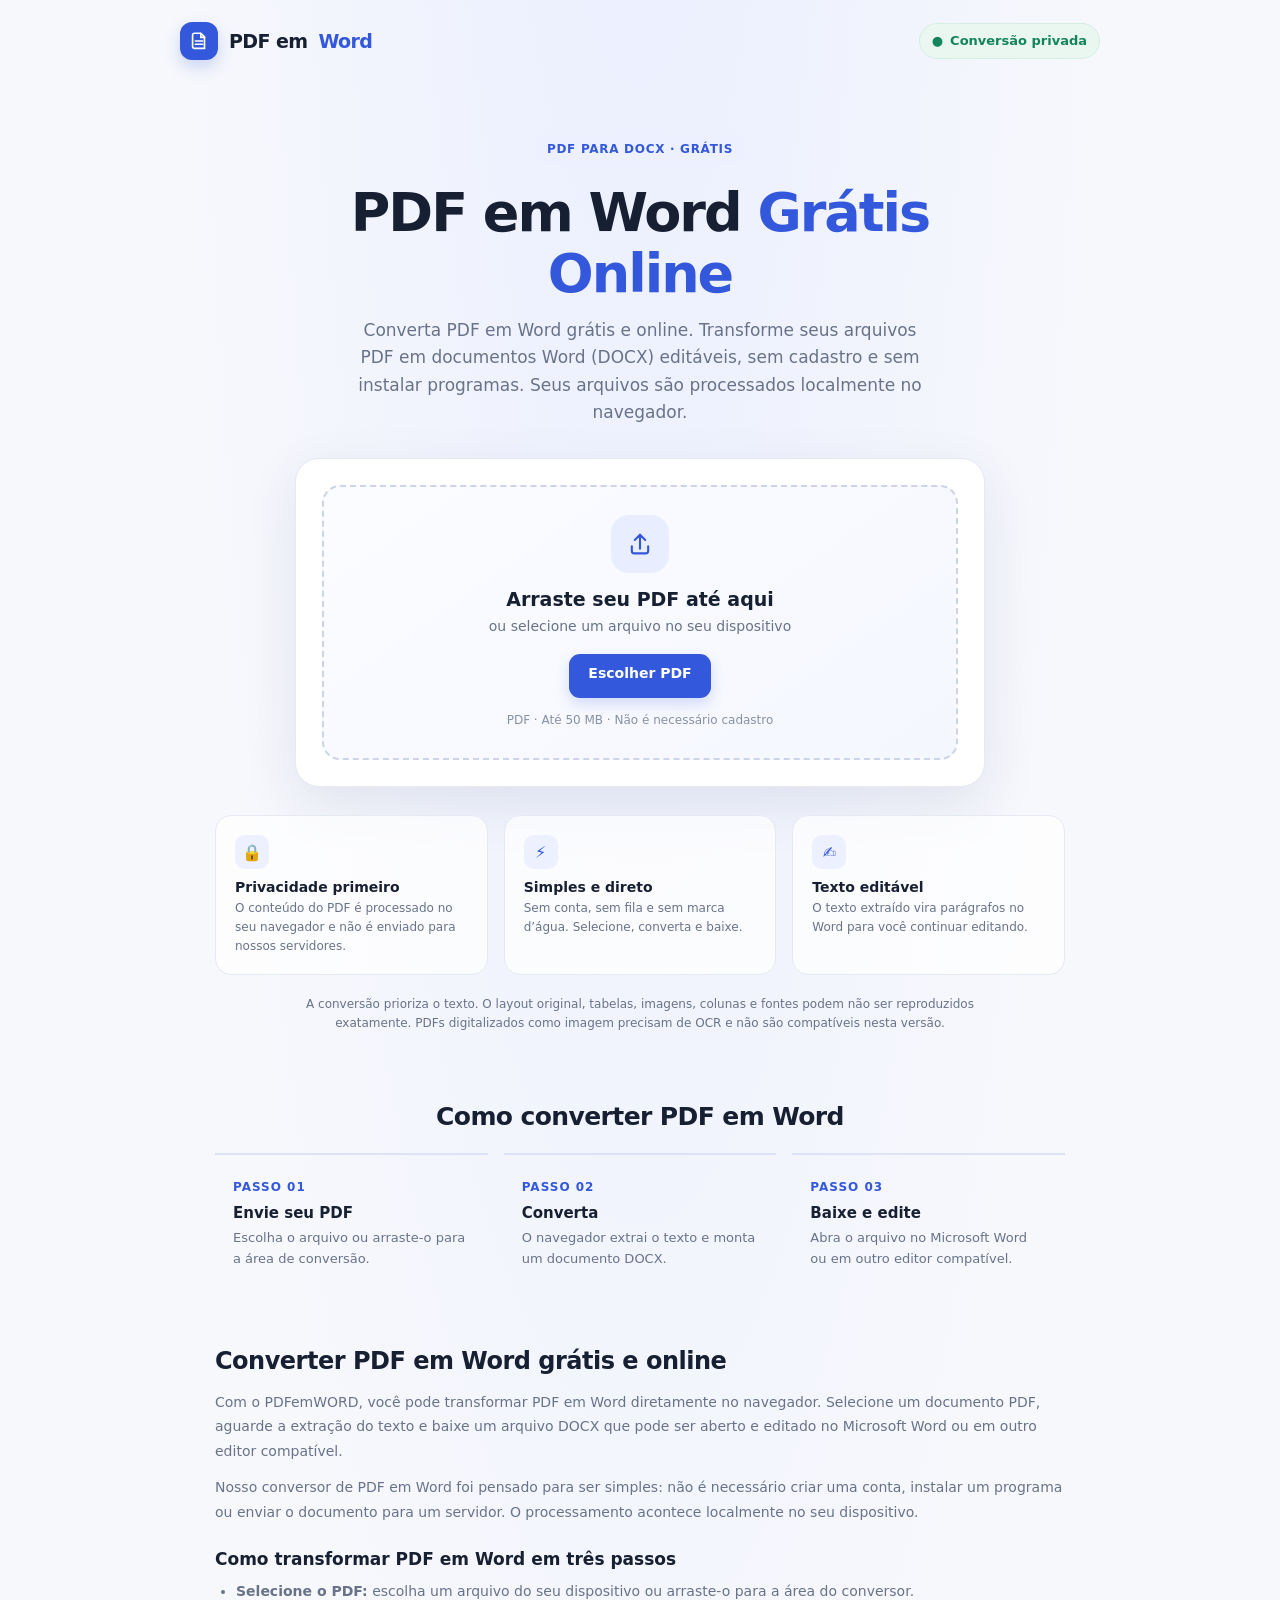
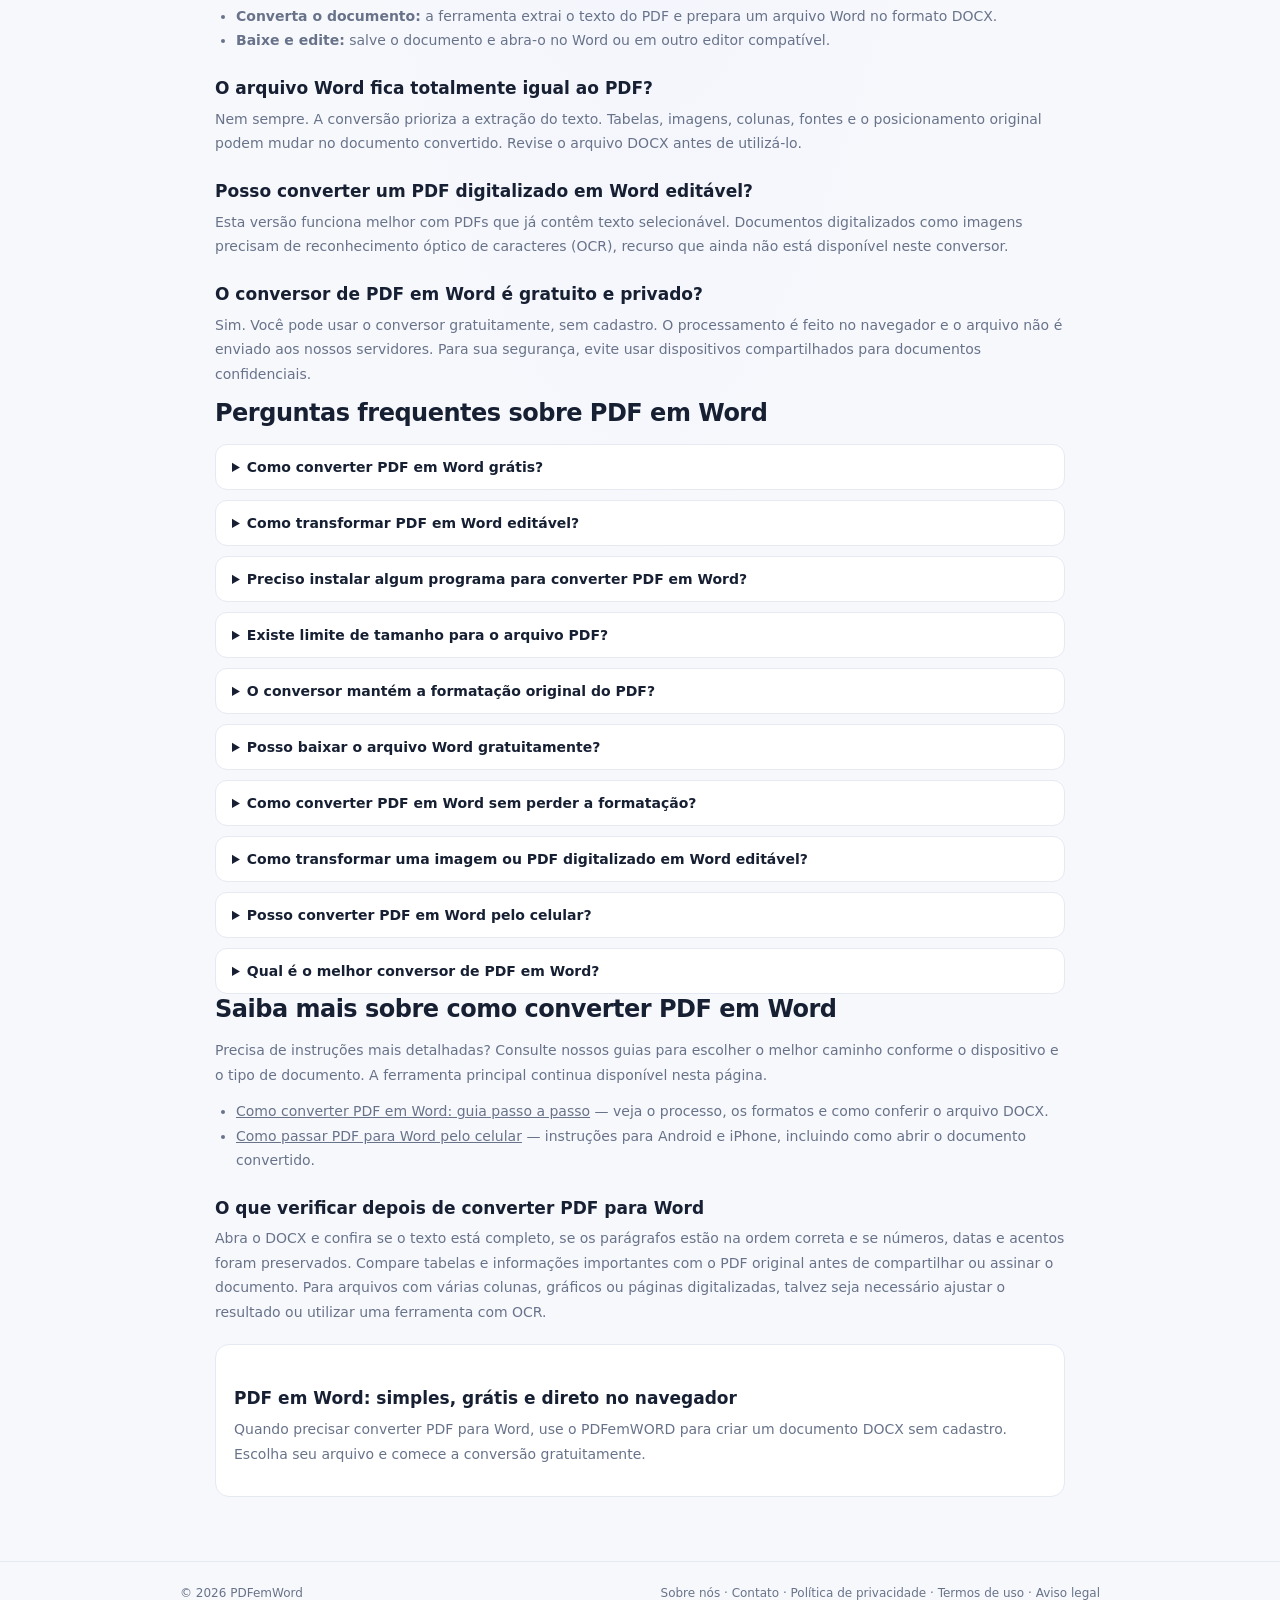
==== index.html @ 63bc5a43 "Improve free PDF to Word paragraph and font reconstruction" ====
<!doctype html>
<html lang="pt-BR">
<head>
  <meta charset="utf-8">
  <meta name="viewport" content="width=device-width, initial-scale=1">
  <meta name="theme-color" content="#3458db">
  <link rel="icon" type="image/svg+xml" href="/favicon.svg">
  <title>PDF em Word Grátis Online | Converter PDF para Word – PDFemWORD</title>
  <meta name="description" content="Converta PDF em Word grátis e online. Transforme arquivos PDF em documentos Word (DOCX) editáveis, sem cadastro ou instalação. Seus arquivos são processados no navegador.">
  <meta name="robots" content="index, follow, max-image-preview:large">
  <link rel="canonical" href="https://pdfemword.online/">
  <meta property="og:locale" content="pt_BR">
  <meta property="og:url" content="https://pdfemword.online/">
  <meta property="og:site_name" content="PDFemWORD">
  <meta name="twitter:card" content="summary">
  <meta name="twitter:title" content="PDF em Word Grátis – PDFemWORD">
  <meta name="twitter:description" content="Converta PDF em Word online e gratuitamente. Sem cadastro e sem instalação.">
  <meta property="og:title" content="PDF em Word Grátis Online | PDFemWORD">
  <meta property="og:description" content="Converta PDF em Word grátis e online. Crie documentos DOCX editáveis diretamente no navegador.">
  <meta property="og:type" content="website">
  <script type="application/ld+json">
  {
    "@context": "https://schema.org",
    "@type": "WebApplication",
    "name": "PDFemWORD",
    "url": "https://pdfemword.online/",
    "description": "Ferramenta gratuita para converter PDF em Word (DOCX) diretamente no navegador, sem cadastro e sem enviar o arquivo para um servidor.",
    "featureList": ["Conversão de PDF para DOCX", "Processamento local no navegador", "Sem cadastro", "Gratuito"],
    "isAccessibleForFree": true,
    "browserRequirements": "Navegador moderno com JavaScript habilitado",
    "applicationCategory": "UtilitiesApplication",
    "operatingSystem": "Any",
    "inLanguage": "pt-BR",
    "offers": {
      "@type": "Offer",
      "price": "0",
      "priceCurrency": "BRL"
    }
  }
  </script>
  <style>
    :root{color-scheme:light;--bg:#f7f8fc;--surface:#fff;--ink:#172033;--muted:#68738a;--line:#e5e9f2;--blue:#3458db;--blue-dark:#2848bf;--pale:#edf1ff;--green:#13845b;--red:#b42318;--shadow:0 18px 55px rgba(31,48,89,.09)}
    *{box-sizing:border-box}
    body{margin:0;background:radial-gradient(ellipse at 50% -20%,#e9eeff 0,transparent 52%),var(--bg);color:var(--ink);font:16px/1.6 system-ui,-apple-system,BlinkMacSystemFont,"Segoe UI",sans-serif;min-height:100vh;display:flex;flex-direction:column}
    a{color:inherit}
    .shell{width:min(100% - 40px,920px);margin:auto}
    header{height:82px;display:flex;align-items:center;justify-content:space-between}
    .brand{display:flex;align-items:center;gap:11px;text-decoration:none;font:800 19px system-ui,-apple-system,BlinkMacSystemFont,"Segoe UI",sans-serif;letter-spacing:-.6px}
    .brand-mark{width:38px;height:38px;border-radius:12px;background:var(--blue);color:white;display:grid;place-items:center;box-shadow:0 7px 16px #3458db38}
    .brand em{font-style:normal;color:var(--blue)}
    .privacy-pill{display:flex;align-items:center;gap:7px;color:var(--green);font-size:13px;font-weight:700;background:#eaf7f1;border:1px solid #d4eee1;border-radius:99px;padding:7px 12px}
    main{flex:1;padding:52px 0 64px}
    .intro{text-align:center;max-width:690px;margin:0 auto 32px}
    .eyebrow{display:inline-flex;align-items:center;gap:8px;color:var(--blue);background:var(--pale);padding:6px 12px;border-radius:99px;font-size:12px;font-weight:700;letter-spacing:.7px;text-transform:uppercase}
    h1{font:800 clamp(34px,6vw,54px)/1.12 system-ui,-apple-system,BlinkMacSystemFont,"Segoe UI",sans-serif;letter-spacing:-2px;margin:18px 0 13px}
    h1 span{color:var(--blue)}
    .lead{color:var(--muted);font-size:17px;max-width:580px;margin:0 auto}
    .converter{max-width:690px;margin:0 auto;background:var(--surface);border:1px solid var(--line);border-radius:24px;padding:26px;box-shadow:var(--shadow)}
    .dropzone{min-height:260px;border:2px dashed #cbd4e8;border-radius:18px;background:linear-gradient(145deg,#fbfcff,#f5f7ff);display:flex;flex-direction:column;align-items:center;justify-content:center;text-align:center;padding:28px 18px;cursor:pointer;transition:.18s ease;outline:none}
    .dropzone:hover,.dropzone:focus-visible,.dropzone.dragging{border-color:var(--blue);background:#f0f3ff}
    .upload-icon{width:58px;height:58px;border-radius:18px;background:#e8edff;color:var(--blue);display:grid;place-items:center;margin-bottom:15px}
    .drop-title{font:700 19px system-ui,-apple-system,BlinkMacSystemFont,"Segoe UI",sans-serif;margin:0 0 5px}
    .drop-copy{color:var(--muted);font-size:14px;margin:0 0 17px}
    .browse{background:var(--blue);color:white;border:0;border-radius:11px;padding:11px 19px;font:700 14px system-ui,-apple-system,BlinkMacSystemFont,"Segoe UI",sans-serif;cursor:pointer;box-shadow:0 6px 14px #3458db30}
    .browse:hover,.primary:hover{background:var(--blue-dark)}
    .file-note{font-size:12px;color:#8791a5;margin:13px 0 0}
    input[type=file]{position:absolute;width:1px;height:1px;padding:0;margin:-1px;overflow:hidden;clip:rect(0,0,0,0);white-space:nowrap;border:0}
    .progress-card{display:none;margin-top:18px;border:1px solid var(--line);border-radius:15px;padding:18px;background:#fff}
    .progress-card.visible{display:block}
    .file-line{display:flex;align-items:center;gap:12px;min-width:0}
    .pdf-icon{width:42px;height:42px;flex:0 0 42px;border-radius:12px;background:#fff0ef;color:#c63d36;display:grid;place-items:center;font-size:11px;font-weight:800}
    .file-info{min-width:0;flex:1}
    .file-name{font-weight:700;overflow-wrap:anywhere;font-size:14px}
    .file-size{color:var(--muted);font-size:12px}
    .status{color:var(--muted);font-size:13px;margin:14px 0 8px}
    .status.error{color:var(--red)}
    .track{height:7px;background:#edf0f6;border-radius:99px;overflow:hidden}
    .track span{display:block;width:0;height:100%;background:linear-gradient(90deg,#3458db,#7590ff);border-radius:99px;transition:width .2s}
    .actions{display:flex;gap:10px;flex-wrap:wrap;margin-top:16px}
    .primary,.secondary{border:0;border-radius:10px;padding:10px 16px;font:700 13px system-ui,-apple-system,BlinkMacSystemFont,"Segoe UI",sans-serif;text-decoration:none;cursor:pointer;display:inline-flex;align-items:center;justify-content:center}
    .primary{background:var(--blue);color:white}
    .secondary{background:#f0f2f7;color:#4b566c}
    .secondary:hover{background:#e6e9f1}
    .benefits{display:grid;grid-template-columns:repeat(3,1fr);gap:16px;margin:28px auto 0;max-width:850px}
    .benefit{background:#ffffffb8;border:1px solid var(--line);border-radius:16px;padding:19px}
    .benefit-icon{width:34px;height:34px;display:grid;place-items:center;border-radius:10px;background:var(--pale);color:var(--blue);margin-bottom:10px}
    .benefit h2{font:700 14px system-ui,-apple-system,BlinkMacSystemFont,"Segoe UI",sans-serif;margin:0 0 4px}
    .benefit p{font-size:12px;color:var(--muted);margin:0;line-height:1.55}
    .disclaimer{max-width:690px;margin:20px auto 0;color:var(--muted);font-size:12px;text-align:center}
    .how{max-width:850px;margin:68px auto 0}
    .how h2{text-align:center;font:800 25px system-ui,-apple-system,BlinkMacSystemFont,"Segoe UI",sans-serif;letter-spacing:-.6px;margin:0 0 22px}
    .seo-content{max-width:850px;margin:58px auto 0}
    .seo-content h2{font:800 24px/1.25 system-ui,-apple-system,BlinkMacSystemFont,"Segoe UI",sans-serif;letter-spacing:-.5px;margin:0 0 14px}
    .seo-content h3{font:700 17px/1.35 system-ui,-apple-system,BlinkMacSystemFont,"Segoe UI",sans-serif;margin:24px 0 7px}
    .seo-content p,.seo-content li{font-size:14px;color:var(--muted);line-height:1.75}
    .seo-content p{margin:0 0 12px}
    .seo-content ul{padding-left:21px;margin:8px 0 16px}
    .faq-list{display:grid;gap:10px;margin-top:16px}
    .faq-list details{background:#fff;border:1px solid var(--line);border-radius:12px;padding:14px 16px}
    .faq-list summary{font:700 14px system-ui,-apple-system,BlinkMacSystemFont,"Segoe UI",sans-serif;cursor:pointer}
    .faq-list details p{margin:10px 0 0}
    .seo-note{background:#fff;border:1px solid var(--line);border-radius:14px;padding:18px;margin-top:20px}
    .steps{display:grid;grid-template-columns:repeat(3,1fr);gap:16px}
    .step{padding:18px;border-top:2px solid #dce3f7}
    .number{color:var(--blue);font:800 12px system-ui,-apple-system,BlinkMacSystemFont,"Segoe UI",sans-serif;letter-spacing:1px}
    .step h3{font:700 15px system-ui,-apple-system,BlinkMacSystemFont,"Segoe UI",sans-serif;margin:6px 0}
    .step p{font-size:13px;color:var(--muted);margin:0}
    footer{border-top:1px solid var(--line);padding:22px 0;color:var(--muted);font-size:12px}
    .footer-links a{color:var(--muted);text-decoration:none}.footer-links a:hover{color:var(--blue);text-decoration:underline}
    .footer-inner{display:flex;justify-content:space-between;gap:12px;flex-wrap:wrap}
    button:focus-visible,a:focus-visible,.dropzone:focus-visible{outline:3px solid #91a7ff;outline-offset:3px}
    @media(max-width:650px){.shell{width:min(100% - 28px,920px)}header{height:70px}.privacy-pill{font-size:11px;padding:6px 9px}main{padding:35px 0 48px}h1{letter-spacing:-1.3px}.lead{font-size:15px}.converter{padding:14px;border-radius:19px}.dropzone{min-height:230px;padding:22px 12px}.benefits{grid-template-columns:1fr;gap:10px}.benefit{display:flex;gap:12px;align-items:flex-start;padding:14px}.benefit-icon{flex:0 0 34px;margin:0}.how{margin-top:48px}.steps{grid-template-columns:1fr;gap:8px}.step{padding:13px 16px}.footer-inner{justify-content:center;text-align:center}}
    @media(prefers-reduced-motion:reduce){*,*::before,*::after{scroll-behavior:auto!important;transition:none!important}}
  </style>
  <style>
    /* Mobile-first refinements */
    html { -webkit-text-size-adjust: 100%; text-size-adjust: 100%; }
    body { overflow-x: hidden; }
    .shell { min-width: 0; }
    .converter, .benefit, .step { min-width: 0; }
    .dropzone { touch-action: manipulation; }
    .browse, .primary, .secondary { min-height: 44px; }
    .file-line { min-width: 0; }
    .file-info { overflow-wrap: anywhere; }
    @media (max-width: 520px) {
      header { height: auto; min-height: 68px; padding-top: 12px; padding-bottom: 12px; gap: 8px; }
      .brand { font-size: 16px; gap: 8px; }
      .brand-mark { width: 34px; height: 34px; border-radius: 10px; }
      .privacy-pill { max-width: 130px; white-space: nowrap; font-size: 10px; }
      main { padding-top: 28px; }
      .intro { margin-bottom: 24px; }
      h1 { font-size: clamp(31px, 9vw, 42px); line-height: 1.12; letter-spacing: -1.2px; }
      .lead { font-size: 14px; line-height: 1.55; }
      .converter { padding: 12px; }
      .dropzone { min-height: 218px; padding: 20px 12px; }
      .drop-title { font-size: 17px; }
      .drop-copy { font-size: 13px; }
      .file-note { font-size: 11px; }
      .actions { display: grid; grid-template-columns: 1fr; }
      .actions .primary, .actions .secondary { width: 100%; min-height: 46px; }
      .file-line { align-items: flex-start; }
      .file-name { font-size: 13px; }
      .benefit p { font-size: 12px; }
      .disclaimer { font-size: 11px; line-height: 1.55; padding: 0 4px; }
      .how h2 { font-size: 22px; }
      .seo-content { margin-top: 42px; }
      .seo-content h2 { font-size: 21px; }
      footer { padding: 18px 0; }
    }
    @media (max-width: 360px) {
      .shell { width: calc(100% - 22px); }
      .privacy-pill { max-width: 112px; padding: 6px 7px; font-size: 9px; }
      .brand { font-size: 15px; }
      .brand-mark { width: 31px; height: 31px; }
      h1 { font-size: 30px; }
      .dropzone { min-height: 205px; }
    }
  </style>

</head>
<body>
  <header class="shell">
    <a class="brand" href="/" aria-label="PDF em Word, início">
      <span class="brand-mark" aria-hidden="true">
        <svg width="22" height="22" viewBox="0 0 24 24" fill="none"><path d="M7 3.5h7l4 4V20H7a2 2 0 0 1-2-2V5.5a2 2 0 0 1 2-2Z" stroke="currentColor" stroke-width="1.8"/><path d="M14 3.8V8h4M8 12h8M8 15.5h8" stroke="currentColor" stroke-width="1.8" stroke-linecap="round"/></svg>
      </span>
      PDF em <em>Word</em>
    </a>
    <div class="privacy-pill"><span aria-hidden="true">●</span> Conversão privada</div>
  </header>

  <main class="shell">
    <section class="intro">
      <div class="eyebrow">PDF para DOCX · Grátis</div>
      <h1>PDF em Word <span>Grátis Online</span></h1>
      <p class="lead">Converta PDF em Word grátis e online. Transforme seus arquivos PDF em documentos Word (DOCX) editáveis, sem cadastro e sem instalar programas. Seus arquivos são processados localmente no navegador.</p>
    </section>

    <section class="converter" aria-label="Conversor de PDF para Word">
      <label class="dropzone" id="dropzone" for="pdf-file" aria-describedby="file-help">
        <span class="upload-icon" aria-hidden="true">
          <svg width="28" height="28" viewBox="0 0 24 24" fill="none"><path d="M12 16V4m0 0L7.5 8.5M12 4l4.5 4.5M5 14v4a2 2 0 0 0 2 2h10a2 2 0 0 0 2-2v-4" stroke="currentColor" stroke-width="1.8" stroke-linecap="round" stroke-linejoin="round"/></svg>
        </span>
        <p class="drop-title">Arraste seu PDF até aqui</p>
        <p class="drop-copy">ou selecione um arquivo no seu dispositivo</p>
        <span class="browse">Escolher PDF</span>
        <p class="file-note" id="file-help">PDF · Até 50 MB · Não é necessário cadastro</p>
      </label>
      <input id="pdf-file" type="file" accept=".pdf,application/pdf" aria-describedby="file-help">

      <div class="progress-card" id="progress-card" aria-live="polite">
        <div class="file-line">
          <div class="pdf-icon" aria-hidden="true">PDF</div>
          <div class="file-info">
            <div class="file-name" id="file-name"></div>
            <div class="file-size" id="file-size"></div>
          </div>
        </div>
        <p class="status" id="status" role="status">Preparando arquivo…</p>
        <div class="track" id="progress-track" role="progressbar" aria-label="Progresso da conversão" aria-valuemin="0" aria-valuemax="100" aria-valuenow="0"><span id="progress-fill"></span></div>
        <div class="actions" id="actions"></div>
      </div>
    </section>

    <section class="benefits" aria-label="Vantagens">
      <article class="benefit">
        <span class="benefit-icon" aria-hidden="true">🔒</span>
        <div><h2>Privacidade primeiro</h2><p>O conteúdo do PDF é processado no seu navegador e não é enviado para nossos servidores.</p></div>
      </article>
      <article class="benefit">
        <span class="benefit-icon" aria-hidden="true">⚡</span>
        <div><h2>Simples e direto</h2><p>Sem conta, sem fila e sem marca d’água. Selecione, converta e baixe.</p></div>
      </article>
      <article class="benefit">
        <span class="benefit-icon" aria-hidden="true">✍️</span>
        <div><h2>Texto editável</h2><p>O texto extraído vira parágrafos no Word para você continuar editando.</p></div>
      </article>
    </section>

    <p class="disclaimer">A conversão prioriza o texto. O layout original, tabelas, imagens, colunas e fontes podem não ser reproduzidos exatamente. PDFs digitalizados como imagem precisam de OCR e não são compatíveis nesta versão.</p>

    <section class="how">
      <h2>Como converter PDF em Word</h2>
      <div class="steps">
        <article class="step"><span class="number">PASSO 01</span><h3>Envie seu PDF</h3><p>Escolha o arquivo ou arraste-o para a área de conversão.</p></article>
        <article class="step"><span class="number">PASSO 02</span><h3>Converta</h3><p>O navegador extrai o texto e monta um documento DOCX.</p></article>
        <article class="step"><span class="number">PASSO 03</span><h3>Baixe e edite</h3><p>Abra o arquivo no Microsoft Word ou em outro editor compatível.</p></article>
      </div>
    </section>

    <section class="seo-content" aria-labelledby="sobre-conversor">
      <h2 id="sobre-conversor">Converter PDF em Word grátis e online</h2>
      <p>Com o PDFemWORD, você pode transformar PDF em Word diretamente no navegador. Selecione um documento PDF, aguarde a extração do texto e baixe um arquivo DOCX que pode ser aberto e editado no Microsoft Word ou em outro editor compatível.</p>
      <p>Nosso conversor de PDF em Word foi pensado para ser simples: não é necessário criar uma conta, instalar um programa ou enviar o documento para um servidor. O processamento acontece localmente no seu dispositivo.</p>
      <h3>Como transformar PDF em Word em três passos</h3>
      <ul>
        <li><strong>Selecione o PDF:</strong> escolha um arquivo do seu dispositivo ou arraste-o para a área do conversor.</li>
        <li><strong>Converta o documento:</strong> a ferramenta extrai o texto do PDF e prepara um arquivo Word no formato DOCX.</li>
        <li><strong>Baixe e edite:</strong> salve o documento e abra-o no Word ou em outro editor compatível.</li>
      </ul>
      <h3>O arquivo Word fica totalmente igual ao PDF?</h3>
      <p>Nem sempre. A conversão prioriza a extração do texto. Tabelas, imagens, colunas, fontes e o posicionamento original podem mudar no documento convertido. Revise o arquivo DOCX antes de utilizá-lo.</p>
      <h3>Posso converter um PDF digitalizado em Word editável?</h3>
      <p>Esta versão funciona melhor com PDFs que já contêm texto selecionável. Documentos digitalizados como imagens precisam de reconhecimento óptico de caracteres (OCR), recurso que ainda não está disponível neste conversor.</p>
      <h3>O conversor de PDF em Word é gratuito e privado?</h3>
      <p>Sim. Você pode usar o conversor gratuitamente, sem cadastro. O processamento é feito no navegador e o arquivo não é enviado aos nossos servidores. Para sua segurança, evite usar dispositivos compartilhados para documentos confidenciais.</p>
      <h2>Perguntas frequentes sobre PDF em Word</h2>
      <div class="faq-list">
        <details><summary>Como converter PDF em Word grátis?</summary><p>Abra o conversor PDFemWORD, selecione seu arquivo PDF, aguarde a conversão e clique para baixar o documento DOCX.</p></details>
        <details><summary>Como transformar PDF em Word editável?</summary><p>Use o conversor acima para extrair o texto do PDF e gerar um arquivo DOCX. Depois, abra o arquivo no Word para editar o conteúdo. PDFs digitalizados como imagem precisam de OCR.</p></details>
        <details><summary>Preciso instalar algum programa para converter PDF em Word?</summary><p>Não. A conversão acontece diretamente no navegador, em computadores e celulares compatíveis.</p></details>
        <details><summary>Existe limite de tamanho para o arquivo PDF?</summary><p>Sim. O tamanho máximo aceito nesta versão é de 50 MB por arquivo.</p></details>
        <details><summary>O conversor mantém a formatação original do PDF?</summary><p>A ferramenta prioriza o texto. A aparência, as imagens, as tabelas e as colunas podem não ficar idênticas ao PDF original. Confira o DOCX depois de baixar.</p></details>
        <details><summary>Posso baixar o arquivo Word gratuitamente?</summary><p>Sim. Depois da conversão, você pode baixar o documento no formato DOCX gratuitamente, sem criar uma conta ou instalar um programa.</p></details>
        <details><summary>Como converter PDF em Word sem perder a formatação?</summary><p>Nenhum conversor consegue garantir que todos os elementos fiquem exatamente iguais. Neste conversor, o texto é priorizado; tabelas, imagens, colunas e fontes especiais podem mudar. Revise o documento após a conversão.</p></details>
        <details><summary>Como transformar uma imagem ou PDF digitalizado em Word editável?</summary><p>É necessário usar OCR (reconhecimento óptico de caracteres) para transformar texto que está dentro de uma imagem em texto editável. Este conversor ainda não oferece OCR e funciona melhor com PDFs que já têm texto selecionável.</p></details>
        <details><summary>Posso converter PDF em Word pelo celular?</summary><p>Sim. Abra esta página em um navegador atualizado no celular, selecione um arquivo PDF e faça a conversão. O resultado pode ser aberto em um aplicativo compatível com arquivos DOCX.</p></details>
        <details><summary>Qual é o melhor conversor de PDF em Word?</summary><p>Isso depende do que você precisa. Compare a facilidade de uso, a qualidade do texto convertido, a privacidade e os recursos disponíveis. O PDFemWORD oferece conversão gratuita no navegador para PDFs com texto selecionável.</p></details>
      </div>

      <h2>Saiba mais sobre como converter PDF em Word</h2>
      <p>Precisa de instruções mais detalhadas? Consulte nossos guias para escolher o melhor caminho conforme o dispositivo e o tipo de documento. A ferramenta principal continua disponível nesta página.</p>
      <ul>
        <li><a href="/como-converter-pdf-em-word.html">Como converter PDF em Word: guia passo a passo</a> — veja o processo, os formatos e como conferir o arquivo DOCX.</li>
        <li><a href="/pdf-em-word-no-celular.html">Como passar PDF para Word pelo celular</a> — instruções para Android e iPhone, incluindo como abrir o documento convertido.</li>
      </ul>
      <h3>O que verificar depois de converter PDF para Word</h3>
      <p>Abra o DOCX e confira se o texto está completo, se os parágrafos estão na ordem correta e se números, datas e acentos foram preservados. Compare tabelas e informações importantes com o PDF original antes de compartilhar ou assinar o documento. Para arquivos com várias colunas, gráficos ou páginas digitalizadas, talvez seja necessário ajustar o resultado ou utilizar uma ferramenta com OCR.</p>
      <div class="seo-note">
        <h3>PDF em Word: simples, grátis e direto no navegador</h3>
        <p>Quando precisar converter PDF para Word, use o PDFemWORD para criar um documento DOCX sem cadastro. Escolha seu arquivo e comece a conversão gratuitamente.</p>
      </div>
    </section>
  </main>

  <footer><div class="shell footer-inner"><span>© <span id="year"></span> PDFemWord</span><nav class="footer-links" aria-label="Links informativos"><a href="/about.html">Sobre nós</a> · <a href="/contact.html">Contato</a> · <a href="/privacy-policy.html">Política de privacidade</a> · <a href="/terms.html">Termos de uso</a> · <a href="/disclaimer.html">Aviso legal</a></nav></div></footer>

  <!-- Heavy conversion libraries are loaded only after a PDF is selected. -->
  <script>
    (() => {
      "use strict";
      const $ = (id) => document.getElementById(id);
      const input = $("pdf-file");
      const dropzone = $("dropzone");
      const card = $("progress-card");
      const nameEl = $("file-name");
      const sizeEl = $("file-size");
      const statusEl = $("status");
      const fill = $("progress-fill");
      const track = $("progress-track");
      const actions = $("actions");
      const MAX_FILE_SIZE = 50 * 1024 * 1024;
      let downloadUrl = null;
      let currentTask = null;
      let conversionId = 0;
      $("year").textContent = new Date().getFullYear();

      const setProgress = (value) => {
        const n = Math.max(0, Math.min(100, Math.round(value)));
        fill.style.width = n + "%";
        track.setAttribute("aria-valuenow", String(n));
      };
      const formatSize = (bytes) => bytes < 1024 * 1024
        ? (bytes / 1024).toFixed(0) + " KB"
        : (bytes / (1024 * 1024)).toFixed(1) + " MB";

      function clearDownload() {
        if (downloadUrl) URL.revokeObjectURL(downloadUrl);
        downloadUrl = null;
      }
      function reset() {
        conversionId += 1;
        if (currentTask && currentTask.destroy) currentTask.destroy();
        currentTask = null;
        clearDownload();
        card.classList.remove("visible");
        dropzone.hidden = false;
        input.value = "";
      }
      function addButton(label, handler, primary = false) {
        const button = document.createElement("button");
        button.type = "button";
        button.className = primary ? "primary" : "secondary";
        button.textContent = label;
        button.addEventListener("click", handler);
        actions.appendChild(button);
      }
      function showError(message) {
        setProgress(0);
        statusEl.className = "status error";
        statusEl.textContent = message;
        actions.replaceChildren();
        addButton("Tentar outro arquivo", reset);
      }
      function showPanel(file) {
        dropzone.hidden = true;
        card.classList.add("visible");
        nameEl.textContent = file.name;
        sizeEl.textContent = formatSize(file.size);
        statusEl.className = "status";
        statusEl.textContent = "Preparando arquivo…";
        actions.replaceChildren();
        addButton("Cancelar conversão", reset);
        setProgress(2);
      }
      function validate(file) {
        if (!file || (!/\.pdf$/i.test(file.name) && file.type !== "application/pdf")) {
          showError("Selecione um arquivo PDF válido.");
          return false;
        }
        if (file.size === 0) {
          showError("Este arquivo está vazio. Escolha outro PDF.");
          return false;
        }
        if (file.size > MAX_FILE_SIZE) {
          showError("O arquivo ultrapassa o limite de 50 MB. Escolha um PDF menor.");
          return false;
        }
        return true;
      }
      let conversionLibrariesPromise = null;
      function loadScript(src) {
        return new Promise((resolve, reject) => {
          const script = document.createElement("script");
          script.src = src;
          script.async = true;
          script.onload = resolve;
          script.onerror = () => reject(new Error("Failed to load " + src));
          document.head.appendChild(script);
        });
      }
      function loadConversionLibraries() {
        if (!conversionLibrariesPromise) {
          conversionLibrariesPromise = Promise.all([
            loadScript("https://cdnjs.cloudflare.com/ajax/libs/pdf.js/3.11.174/pdf.min.js"),
            loadScript("https://cdn.jsdelivr.net/npm/docx@7.8.2/build/index.js")
          ]).catch(error => {
            conversionLibrariesPromise = null;
            throw error;
          });
        }
        return conversionLibrariesPromise;
      }

      function median(values) {
        const sorted = values.slice().sort((a,b) => a-b);
        return sorted[Math.floor(sorted.length / 2)] || 11;
      }

      async function convert(file) {
        const taskId = ++conversionId;
        showPanel(file);
        if (!validate(file)) return;
        try {
          statusEl.textContent = "Carregando ferramentas de conversão…";
          await loadConversionLibraries();
        } catch (libraryError) {
          console.error("Conversion libraries failed to load:", libraryError);
          showError("Não foi possível carregar as ferramentas de conversão. Verifique sua conexão e tente novamente.");
          return;
        }
        if (taskId !== conversionId) return;
        pdfjsLib.GlobalWorkerOptions.workerSrc = "https://cdnjs.cloudflare.com/ajax/libs/pdf.js/3.11.174/pdf.worker.min.js";
        try {
          statusEl.textContent = "Lendo o PDF…";
          const data = new Uint8Array(await file.arrayBuffer());
          if (taskId !== conversionId) return;
          currentTask = pdfjsLib.getDocument({ data });
          const pdf = await currentTask.promise;
          if (taskId !== conversionId) return;
          const pages = [];
          const fontSizes = [];

          for (let pageNumber = 1; pageNumber <= pdf.numPages; pageNumber++) {
            statusEl.textContent = "Extraindo texto da página " + pageNumber + " de " + pdf.numPages + "…";
            setProgress(5 + (pageNumber / pdf.numPages) * 78);
            const page = await pdf.getPage(pageNumber);
            const content = await page.getTextContent();
            if (taskId !== conversionId) return;
            const items = content.items.filter(item => item.str && item.str.trim()).map(item => {
              const height = Math.abs(item.transform && item.transform[3]) || item.height || 11;
              fontSizes.push(height);
              return { text: item.str, x: item.transform[4], y: item.transform[5], width: item.width || 0, height, fontName: item.fontName || "", fontFamily: content.styles && content.styles[item.fontName] ? content.styles[item.fontName].fontFamily || "" : "" };
            });
            pages.push({ items, width: page.getViewport({ scale: 1 }).width });
            page.cleanup();
            await new Promise(resolve => setTimeout(resolve, 0));
          }
          if (!fontSizes.length) {
            showError("Não encontramos texto neste PDF. Ele pode ser digitalizado como imagem e precisar de OCR.");
            return;
          }

          const baseSize = median(fontSizes);
          const { Document, Paragraph, TextRun, Packer } = window.docx;
          const paragraphs = [];

          // Rebuild each visual PDF line using its original position and text-item styling.
          // PDF.js coordinates use a bottom-left origin; convert them to top-left coordinates.
          pages.forEach((pageData, pageIndex) => {
            const items = pageData.items;
            const pageWidth = pageData.width;
            const pageLines = [];
            const sorted = items.slice().sort((a, b) => b.y - a.y || a.x - b.x);

            sorted.forEach(item => {
              const tolerance = Math.max(2, Math.min(item.height, 18) * 0.42);
              let line = pageLines.find(candidate => Math.abs(candidate.y - item.y) <= tolerance);
              if (!line) {
                line = { y: item.y, items: [] };
                pageLines.push(line);
              }
              line.items.push(item);
              line.y = line.items.reduce((sum, part) => sum + part.y, 0) / line.items.length;
            });

            pageLines.sort((a, b) => b.y - a.y);
            pageLines.forEach(line => {
              line.items.sort((a, b) => a.x - b.x);
              let previous = null;
              let text = "";
              line.items.forEach(item => {
                if (previous) {
                  const gap = item.x - (previous.x + previous.width);
                  if (gap > Math.max(1.5, item.height * 0.16) && !/\s$/.test(text) && !/^\s/.test(item.text)) {
                    text += " ";
                  }
                }
                text += item.text;
                previous = item;
              });
              line.text = text.replace(/[\t ]+/g, " ").trim();
              line.fontSize = median(line.items.map(item => item.height).filter(Boolean));
              line.left = Math.min(...line.items.map(item => item.x));
              line.right = Math.max(...line.items.map(item => item.x + item.width));
              line.width = Math.max(0, line.right - line.left);
            });

            const nonEmpty = pageLines.filter(line => line.text);
            // Rejoin consecutive visual lines into editable Word paragraphs.
            // A larger vertical gap, a heading, or a changed left edge starts a new paragraph.
            const paragraphGroups = [];
            const pageTextLeft = Math.min(...nonEmpty.map(line => line.left));
            nonEmpty.forEach((line, index) => {
              const previousLine = nonEmpty[index - 1];
              const verticalGap = previousLine ? Math.max(0, previousLine.y - line.y - previousLine.fontSize) : 0;
              const isHeading = line.fontSize >= baseSize * 1.22 && line.text.length < 150;
              const startsNew = !paragraphGroups.length || isHeading ||
                (previousLine && (verticalGap > line.fontSize * 0.9 ||
                  Math.abs(line.left - previousLine.left) > Math.max(14, line.fontSize * 1.4)));
              if (startsNew) paragraphGroups.push({ lines: [], isHeading });
              paragraphGroups[paragraphGroups.length - 1].lines.push(line);
            });

            paragraphGroups.forEach((group, index) => {
              const firstLine = group.lines[0];
              const lastLine = group.lines[group.lines.length - 1];
              const isHeading = group.isHeading;
              const isLikelyTitle = firstLine.fontSize >= baseSize * 1.55 && firstLine.text.length < 110;
              const shortCenteredLine = firstLine.width < pageWidth * 0.55 &&
                Math.abs((firstLine.left + firstLine.right) / 2 - pageWidth / 2) < pageWidth * 0.06;
              const alignment = shortCenteredLine ? "center" : "left";
              const runs = [];

              group.lines.forEach((line, lineIndex) => {
                if (lineIndex > 0) runs.push(new TextRun({ text: " " }));
                let previous = null;
                line.items.forEach(item => {
                  if (previous) {
                    const gap = item.x - (previous.x + previous.width);
                    if (gap > Math.max(1.5, item.height * 0.16) && !/\\s$/.test(previous.text) && !/^\\s/.test(item.text)) {
                      runs.push(new TextRun({ text: " " }));
                    }
                  }
                  const fontInfo = String(item.fontFamily || "") + " " + String(item.fontName || "");
                  const isBold = /bold|black|heavy|demi|semibold/i.test(fontInfo);
                  const isItalic = /italic|oblique/i.test(fontInfo);
                  const family = /times|cambria|georgia|serif/i.test(fontInfo) ? "Times New Roman" :
                    (/courier|mono/i.test(fontInfo) ? "Courier New" : "Arial");
                  const size = Math.max(14, Math.min(56, Math.round((item.height || baseSize) * 2)));
                  runs.push(new TextRun({
                    text: item.text,
                    font: family,
                    size,
                    bold: isBold || isHeading,
                    italics: isItalic
                  }));
                  previous = item;
                });
              });

              const nextGroup = paragraphGroups[index + 1];
              const gapAfter = nextGroup ? Math.max(0, lastLine.y - nextGroup.lines[0].y - lastLine.fontSize) : 0;
              const after = Math.max(40, Math.min(300, Math.round((gapAfter > lastLine.fontSize * 0.75 ? gapAfter * 10 : 4) * 20)));
              const indent = Math.max(0, Math.min(2400, Math.round((firstLine.left - pageTextLeft) * 20)));
              paragraphs.push(new Paragraph({
                alignment,
                indent: { left: indent },
                pageBreakBefore: index === 0 && pageIndex > 0,
                spacing: { before: 0, after, line: 276 },
                keepNext: isHeading || isLikelyTitle,
                children: runs.length ? runs : [new TextRun({ text: group.lines.map(line => line.text).join(" "), font: "Times New Roman", size: 22 })]
              }));
            });
          });

          if (!paragraphs.length) {
            showError("Não foi possível reconstruir o texto deste PDF.");
            return;
          }
          statusEl.textContent = "Montando o Word com a formatação detectada…";
          setProgress(94);
          const docxDocument = new Document({
            styles: { default: { document: { run: { font: "Arial", size: 22 } } } },
            sections: [{
              properties: { page: { margin: { top: 1134, bottom: 1134, left: 1134, right: 1134 } } },
              children: paragraphs
            }]
          });
          const blob = await Packer.toBlob(docxDocument);
          if (taskId !== conversionId) return;
          clearDownload();
          downloadUrl = URL.createObjectURL(blob);
          const link = document.createElement("a");
          link.className = "primary";
          link.href = downloadUrl;
          link.download = file.name.replace(/\.pdf$/i, "") + ".docx";
          link.textContent = "Baixar Word (.docx)";
          actions.replaceChildren(link);
          addButton("Converter outro PDF", reset);
          setProgress(100);
          statusEl.className = "status";
          statusEl.textContent = "Concluído! Seu documento Word está pronto para baixar.";
        } catch (error) {
          if (taskId !== conversionId) return;
          console.error("PDF conversion error:", error);
          if (error && error.name === "PasswordException") showError("Este PDF está protegido por senha. Remova a proteção e tente novamente.");
          else if (error && error.name === "InvalidPDFException") showError("Este PDF parece estar danificado ou não é válido.");
          else showError("Não foi possível converter este arquivo. Tente outro PDF ou um arquivo menor.");
        } finally {
          if (taskId === conversionId) currentTask = null;
        }
      }

      input.addEventListener("change", () => {
        const file = input.files && input.files[0];
        if (file) convert(file);
      });
      ["dragenter", "dragover"].forEach(type => dropzone.addEventListener(type, event => {
        event.preventDefault();
        dropzone.classList.add("dragging");
      }));
      ["dragleave", "drop"].forEach(type => dropzone.addEventListener(type, event => {
        event.preventDefault();
        dropzone.classList.remove("dragging");
      }));
      dropzone.addEventListener("drop", event => {
        const file = event.dataTransfer && event.dataTransfer.files && event.dataTransfer.files[0];
        if (file) convert(file);
      });
      window.addEventListener("beforeunload", clearDownload);
    })();
  </script>
</body>
</html>
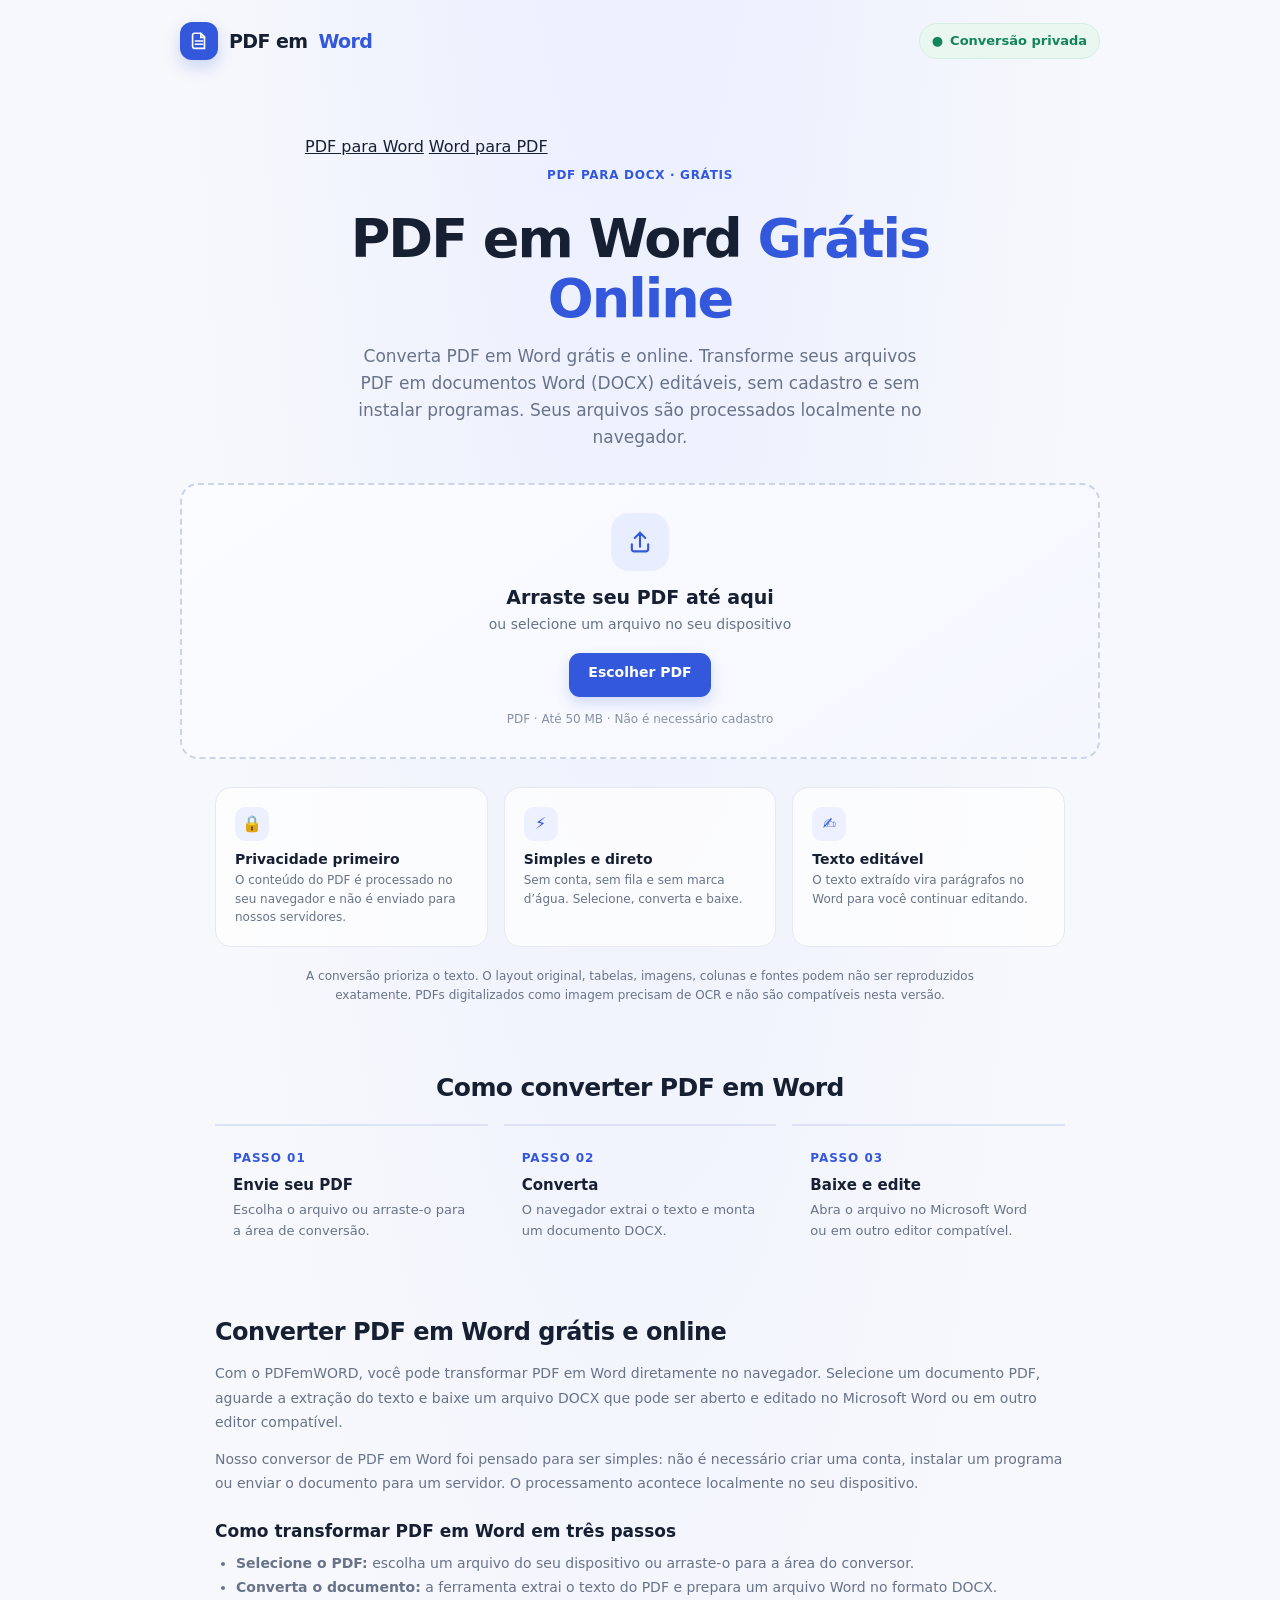
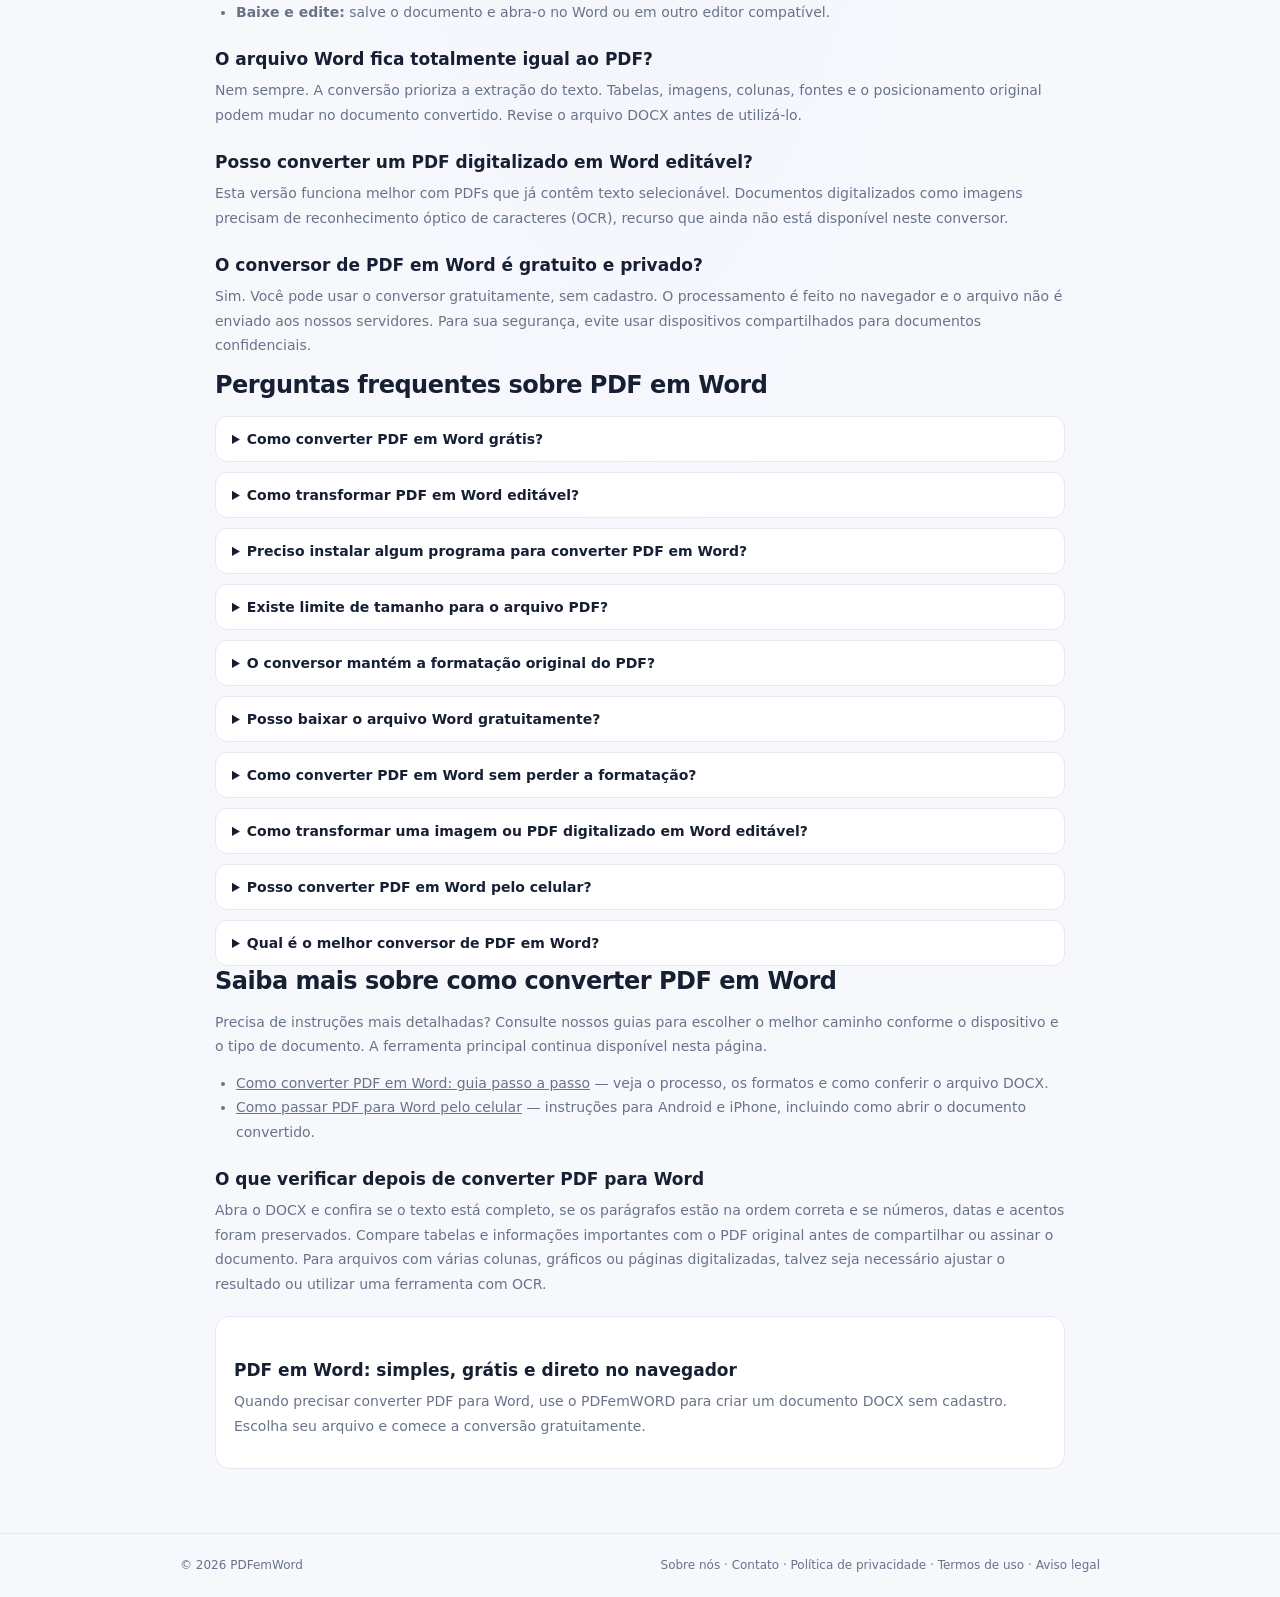
==== commit 66b5d899: "Add PDF/Word converter mode tabs" ====
--- a/index.html
+++ b/index.html
@@ -55,7 +55,7 @@
     h1{font:800 clamp(34px,6vw,54px)/1.12 system-ui,-apple-system,BlinkMacSystemFont,"Segoe UI",sans-serif;letter-spacing:-2px;margin:18px 0 13px}
     h1 span{color:var(--blue)}
     .lead{color:var(--muted);font-size:17px;max-width:580px;margin:0 auto}
-    .converter{max-width:690px;margin:0 auto;background:var(--surface);border:1px solid var(--line);border-radius:24px;padding:26px;box-shadow:var(--shadow)}
+    .mode-tabs{display:flex;gap:5px;max-width:690px;margin:0 auto 0;padding:0 0 0 10px;position:relative;z-index:1}\n    .mode-tab{display:inline-flex;align-items:center;justify-content:center;padding:10px 20px;border-radius:13px 13px 0 0;background:#eceef3;color:#344054;text-decoration:none;font-weight:750;font-size:14px;border:1px solid transparent}\n    .mode-tab.active{background:#fff;color:#c65a00;border-color:var(--line);border-bottom-color:#fff}\n    .converter{max-width:690px;margin:0 auto;background:var(--surface);border:1px solid var(--line);border-radius:24px;padding:26px;box-shadow:var(--shadow)}
     .dropzone{min-height:260px;border:2px dashed #cbd4e8;border-radius:18px;background:linear-gradient(145deg,#fbfcff,#f5f7ff);display:flex;flex-direction:column;align-items:center;justify-content:center;text-align:center;padding:28px 18px;cursor:pointer;transition:.18s ease;outline:none}
     .dropzone:hover,.dropzone:focus-visible,.dropzone.dragging{border-color:var(--blue);background:#f0f3ff}
     .upload-icon{width:58px;height:58px;border-radius:18px;background:#e8edff;color:var(--blue);display:grid;place-items:center;margin-bottom:15px}
@@ -109,7 +109,7 @@
     .footer-links a{color:var(--muted);text-decoration:none}.footer-links a:hover{color:var(--blue);text-decoration:underline}
     .footer-inner{display:flex;justify-content:space-between;gap:12px;flex-wrap:wrap}
     button:focus-visible,a:focus-visible,.dropzone:focus-visible{outline:3px solid #91a7ff;outline-offset:3px}
-    @media(max-width:650px){.shell{width:min(100% - 28px,920px)}header{height:70px}.privacy-pill{font-size:11px;padding:6px 9px}main{padding:35px 0 48px}h1{letter-spacing:-1.3px}.lead{font-size:15px}.converter{padding:14px;border-radius:19px}.dropzone{min-height:230px;padding:22px 12px}.benefits{grid-template-columns:1fr;gap:10px}.benefit{display:flex;gap:12px;align-items:flex-start;padding:14px}.benefit-icon{flex:0 0 34px;margin:0}.how{margin-top:48px}.steps{grid-template-columns:1fr;gap:8px}.step{padding:13px 16px}.footer-inner{justify-content:center;text-align:center}}
+    @media(max-width:650px){.mode-tabs{padding-left:6px}.mode-tab{padding:9px 13px;font-size:13px}.shell{width:min(100% - 28px,920px)}header{height:70px}.privacy-pill{font-size:11px;padding:6px 9px}main{padding:35px 0 48px}h1{letter-spacing:-1.3px}.lead{font-size:15px}.converter{padding:14px;border-radius:19px}.dropzone{min-height:230px;padding:22px 12px}.benefits{grid-template-columns:1fr;gap:10px}.benefit{display:flex;gap:12px;align-items:flex-start;padding:14px}.benefit-icon{flex:0 0 34px;margin:0}.how{margin-top:48px}.steps{grid-template-columns:1fr;gap:8px}.step{padding:13px 16px}.footer-inner{justify-content:center;text-align:center}}
     @media(prefers-reduced-motion:reduce){*,*::before,*::after{scroll-behavior:auto!important;transition:none!important}}
   </style>
   <style>
@@ -170,6 +170,11 @@
   </header>
 
   <main class="shell">
+
+    <nav class="mode-tabs" aria-label="Escolher conversor">
+      <a class="mode-tab active" href="/" aria-current="page">PDF para Word</a>
+      <a class="mode-tab" href="/word-em-pdf.html">Word para PDF</a>
+    </nav>
     <section class="intro">
       <div class="eyebrow">PDF para DOCX · Grátis</div>
       <h1>PDF em Word <span>Grátis Online</span></h1>
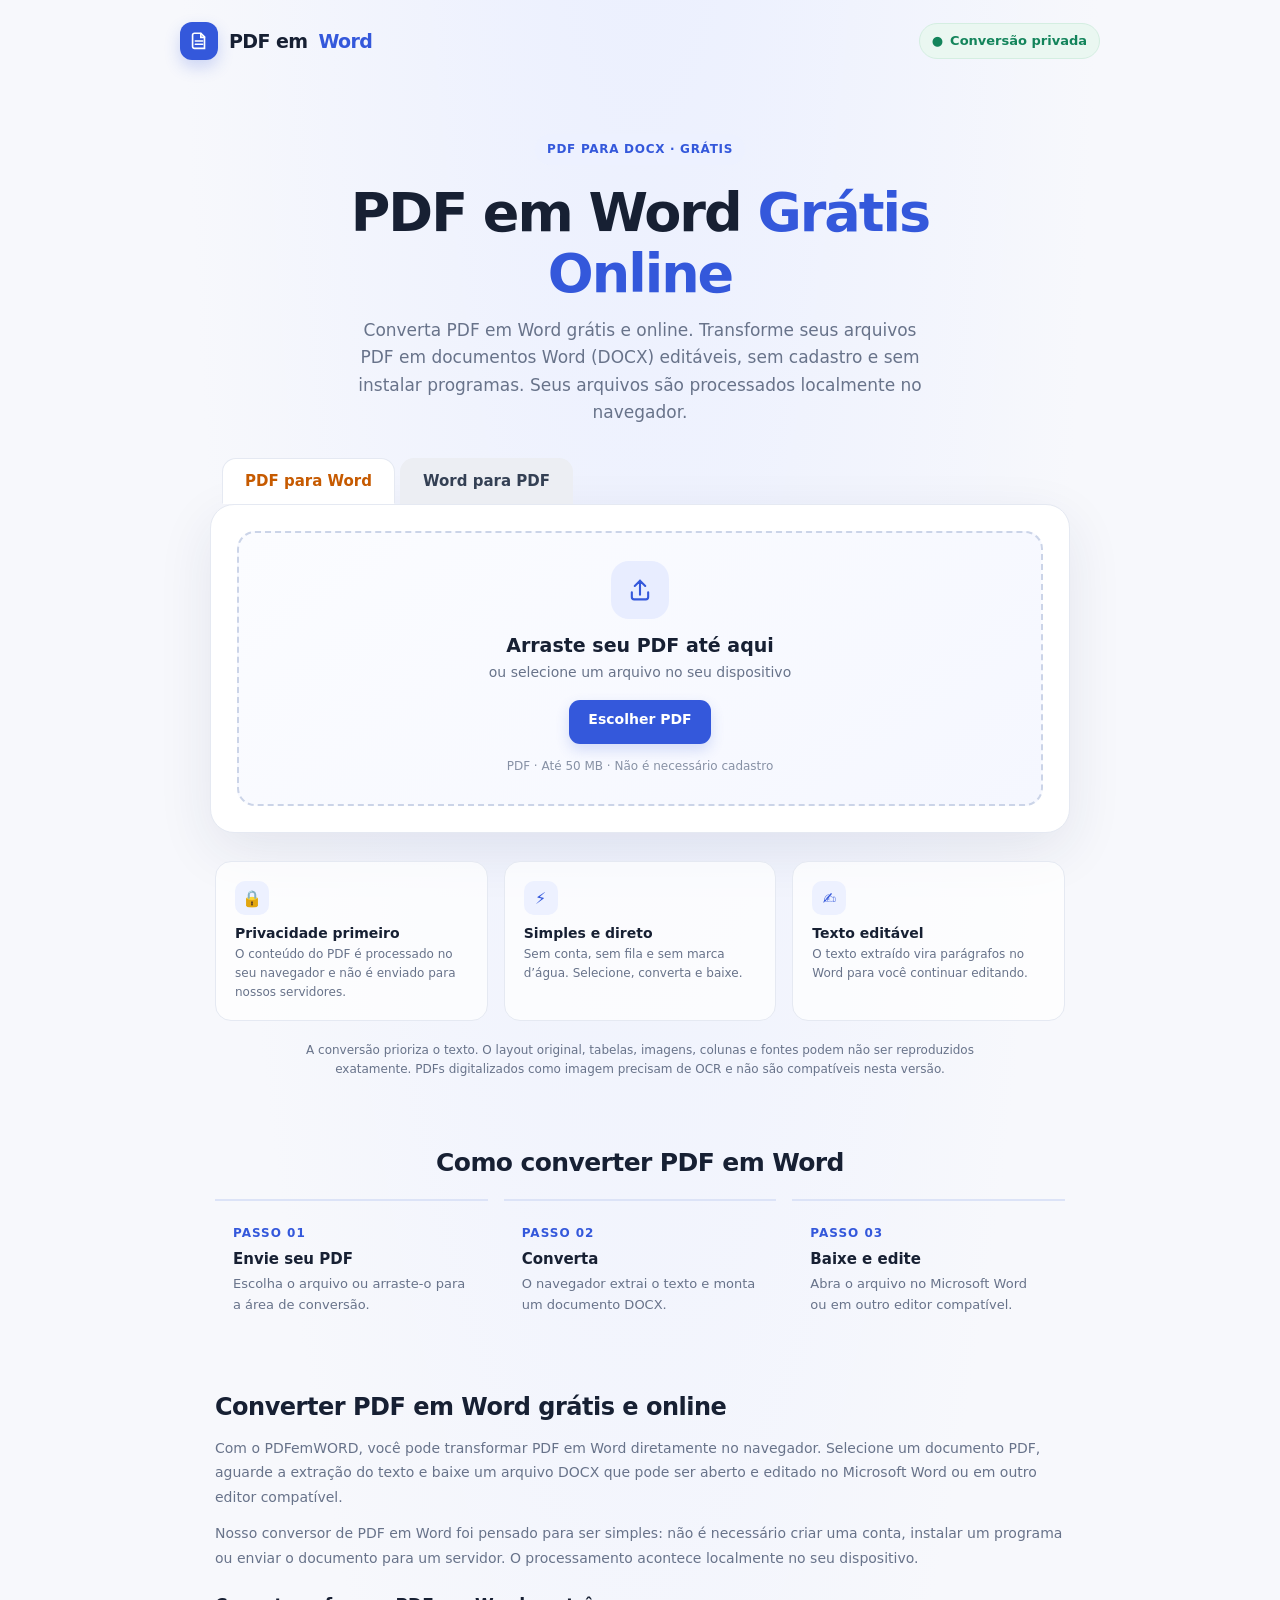
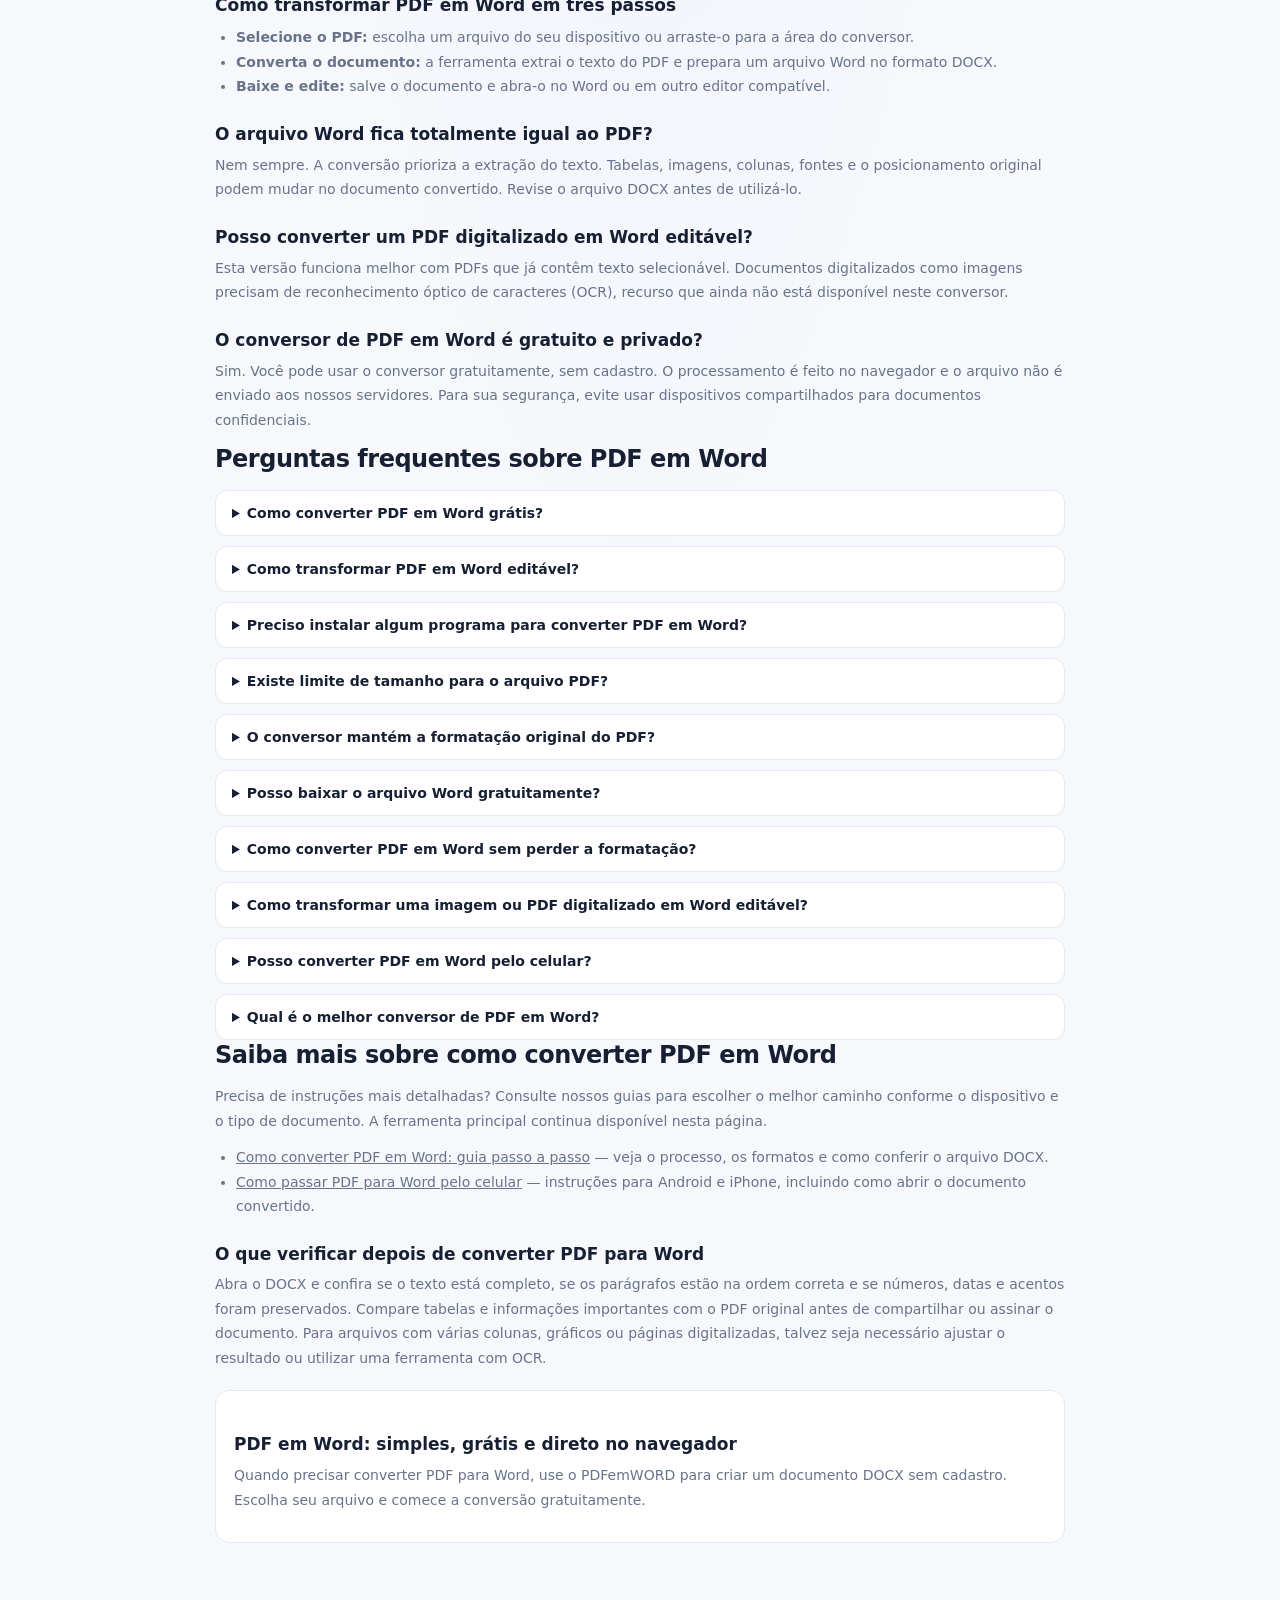
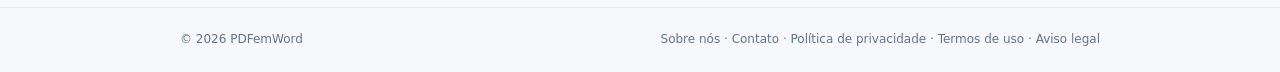
==== commit b0ad129d: "Finalize matching converter tabs and layout" ====
--- a/index.html
+++ b/index.html
@@ -55,7 +55,10 @@
     h1{font:800 clamp(34px,6vw,54px)/1.12 system-ui,-apple-system,BlinkMacSystemFont,"Segoe UI",sans-serif;letter-spacing:-2px;margin:18px 0 13px}
     h1 span{color:var(--blue)}
     .lead{color:var(--muted);font-size:17px;max-width:580px;margin:0 auto}
-    .mode-tabs{display:flex;gap:5px;max-width:690px;margin:0 auto 0;padding:0 0 0 10px;position:relative;z-index:1}\n    .mode-tab{display:inline-flex;align-items:center;justify-content:center;padding:10px 20px;border-radius:13px 13px 0 0;background:#eceef3;color:#344054;text-decoration:none;font-weight:750;font-size:14px;border:1px solid transparent}\n    .mode-tab.active{background:#fff;color:#c65a00;border-color:var(--line);border-bottom-color:#fff}\n    .converter{max-width:690px;margin:0 auto;background:var(--surface);border:1px solid var(--line);border-radius:24px;padding:26px;box-shadow:var(--shadow)}
+    .mode-tabs{display:flex;gap:5px;max-width:860px;margin:0 auto;padding:0 0 0 12px;position:relative;z-index:1}
+    .mode-tab{display:inline-flex;align-items:center;justify-content:center;padding:10px 22px;border-radius:14px 14px 0 0;background:#eceef3;color:#344054;text-decoration:none;font-weight:750;font-size:15px;border:1px solid transparent}
+    .mode-tab.active{background:#fff;color:#c65a00;border-color:var(--line);border-bottom-color:#fff}
+    .converter{max-width:860px;margin:0 auto;background:var(--surface);border:1px solid var(--line);border-radius:24px;padding:26px;box-shadow:var(--shadow)}
     .dropzone{min-height:260px;border:2px dashed #cbd4e8;border-radius:18px;background:linear-gradient(145deg,#fbfcff,#f5f7ff);display:flex;flex-direction:column;align-items:center;justify-content:center;text-align:center;padding:28px 18px;cursor:pointer;transition:.18s ease;outline:none}
     .dropzone:hover,.dropzone:focus-visible,.dropzone.dragging{border-color:var(--blue);background:#f0f3ff}
     .upload-icon{width:58px;height:58px;border-radius:18px;background:#e8edff;color:var(--blue);display:grid;place-items:center;margin-bottom:15px}
@@ -171,16 +174,16 @@
 
   <main class="shell">
 
-    <nav class="mode-tabs" aria-label="Escolher conversor">
-      <a class="mode-tab active" href="/" aria-current="page">PDF para Word</a>
-      <a class="mode-tab" href="/word-em-pdf.html">Word para PDF</a>
-    </nav>
     <section class="intro">
       <div class="eyebrow">PDF para DOCX · Grátis</div>
       <h1>PDF em Word <span>Grátis Online</span></h1>
       <p class="lead">Converta PDF em Word grátis e online. Transforme seus arquivos PDF em documentos Word (DOCX) editáveis, sem cadastro e sem instalar programas. Seus arquivos são processados localmente no navegador.</p>
     </section>
 
+    <nav class="mode-tabs" aria-label="Escolher conversor">
+      <a class="mode-tab active" href="/" aria-current="page">PDF para Word</a>
+      <a class="mode-tab" href="/word-em-pdf.html">Word para PDF</a>
+    </nav>
     <section class="converter" aria-label="Conversor de PDF para Word">
       <label class="dropzone" id="dropzone" for="pdf-file" aria-describedby="file-help">
         <span class="upload-icon" aria-hidden="true">
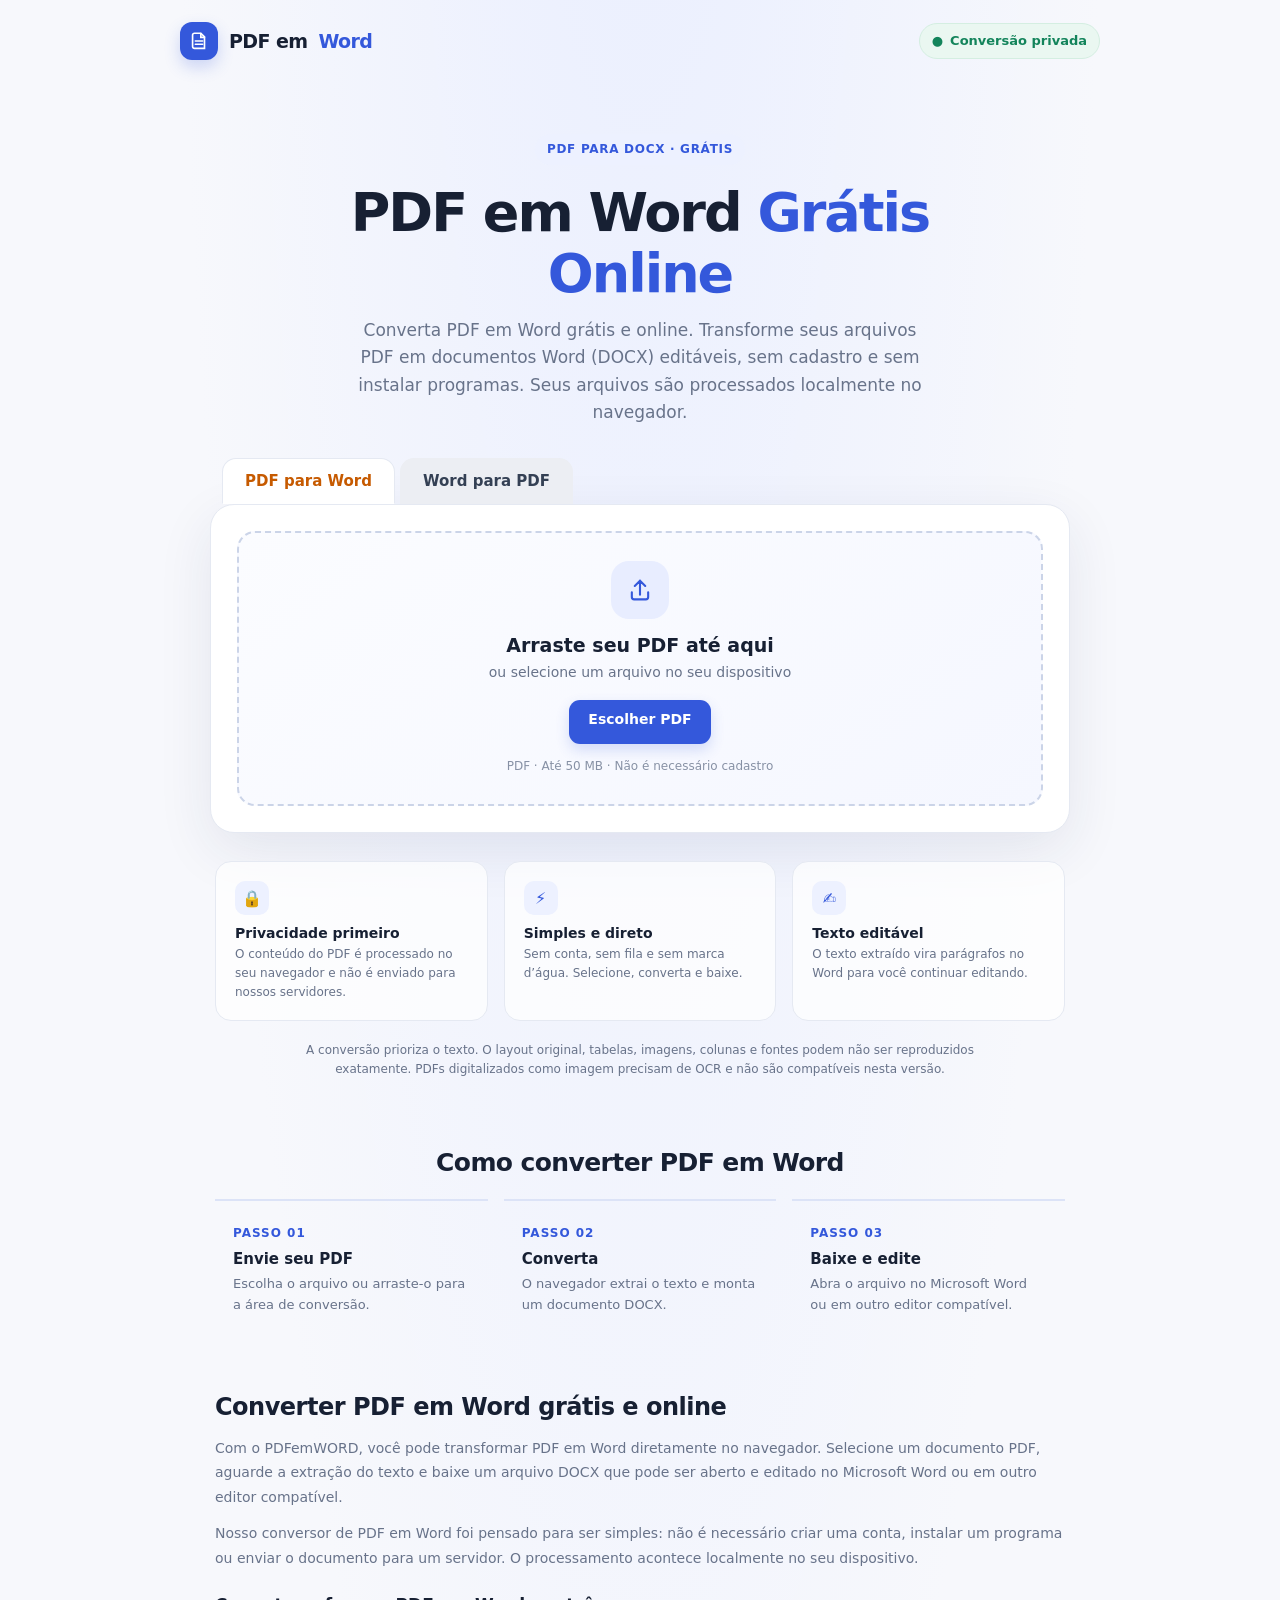
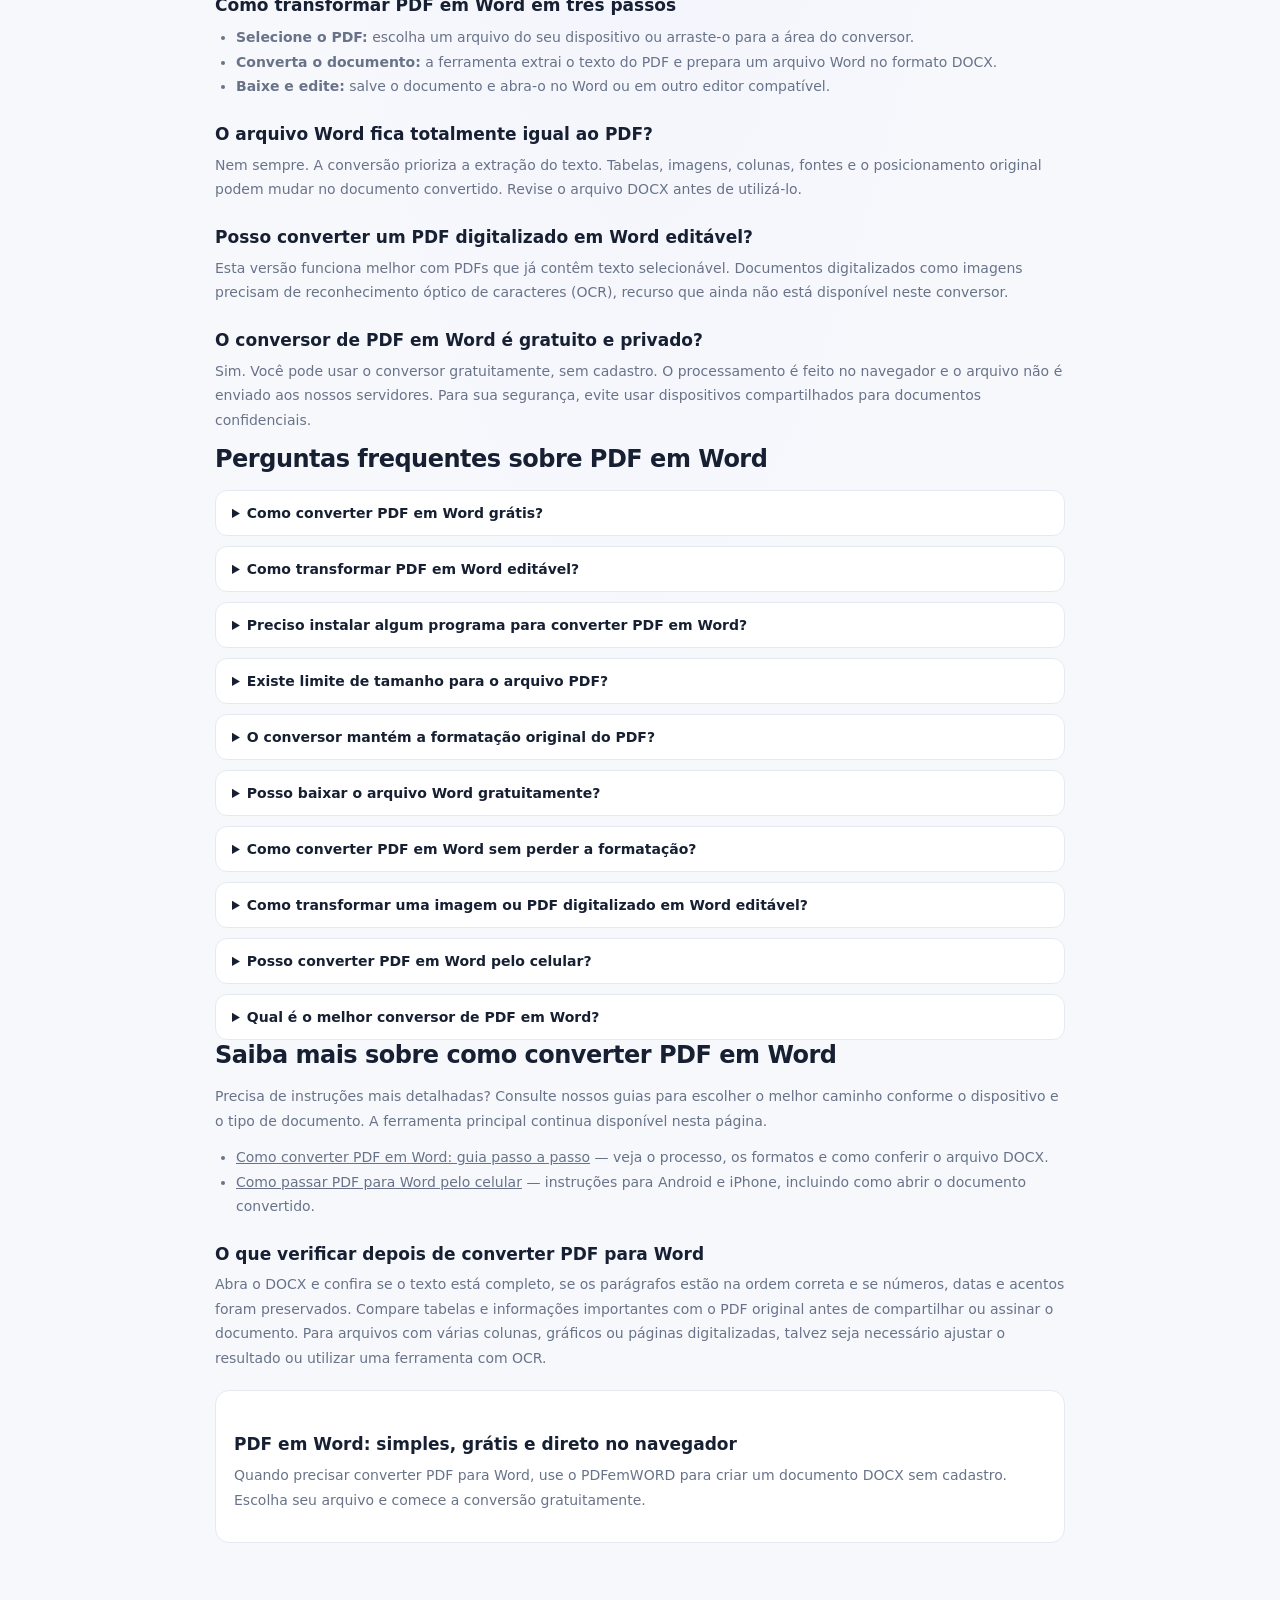
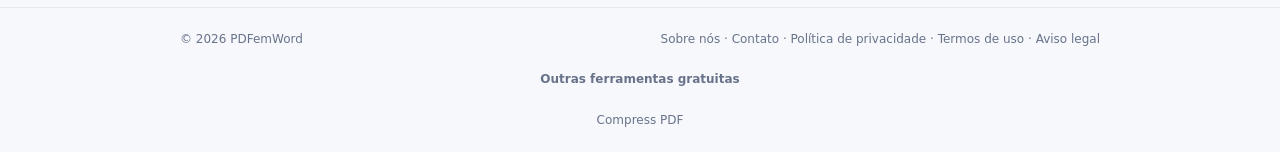
==== commit 46570683: "Add related PDF tool link to footer" ====
--- a/index.html
+++ b/index.html
@@ -5,18 +5,18 @@
   <meta name="viewport" content="width=device-width, initial-scale=1">
   <meta name="theme-color" content="#3458db">
   <link rel="icon" type="image/svg+xml" href="/favicon.svg">
-  <title>PDF em Word Grátis Online | Converter PDF para Word – PDFemWORD</title>
-  <meta name="description" content="Converta PDF em Word grátis e online. Transforme arquivos PDF em documentos Word (DOCX) editáveis, sem cadastro ou instalação. Seus arquivos são processados no navegador.">
+  <title>PDF em Word Grátis Online | PDFemWORD</title>
+  <meta name="description" content="Converta PDF em Word grátis e online. Crie arquivos DOCX editáveis no navegador, sem cadastro ou instalação. Seus documentos ficam no seu dispositivo.">
   <meta name="robots" content="index, follow, max-image-preview:large">
   <link rel="canonical" href="https://pdfemword.online/">
   <meta property="og:locale" content="pt_BR">
   <meta property="og:url" content="https://pdfemword.online/">
   <meta property="og:site_name" content="PDFemWORD">
   <meta name="twitter:card" content="summary">
-  <meta name="twitter:title" content="PDF em Word Grátis – PDFemWORD">
-  <meta name="twitter:description" content="Converta PDF em Word online e gratuitamente. Sem cadastro e sem instalação.">
+  <meta name="twitter:title" content="PDF em Word Grátis Online | PDFemWORD">
+  <meta name="twitter:description" content="Converta PDF em Word grátis e online. Crie arquivos DOCX editáveis sem cadastro ou instalação.">
   <meta property="og:title" content="PDF em Word Grátis Online | PDFemWORD">
-  <meta property="og:description" content="Converta PDF em Word grátis e online. Crie documentos DOCX editáveis diretamente no navegador.">
+  <meta property="og:description" content="Converta PDF em Word grátis e online. Crie arquivos DOCX editáveis sem cadastro ou instalação.">
   <meta property="og:type" content="website">
   <script type="application/ld+json">
   {
@@ -114,6 +114,7 @@
     button:focus-visible,a:focus-visible,.dropzone:focus-visible{outline:3px solid #91a7ff;outline-offset:3px}
     @media(max-width:650px){.mode-tabs{padding-left:6px}.mode-tab{padding:9px 13px;font-size:13px}.shell{width:min(100% - 28px,920px)}header{height:70px}.privacy-pill{font-size:11px;padding:6px 9px}main{padding:35px 0 48px}h1{letter-spacing:-1.3px}.lead{font-size:15px}.converter{padding:14px;border-radius:19px}.dropzone{min-height:230px;padding:22px 12px}.benefits{grid-template-columns:1fr;gap:10px}.benefit{display:flex;gap:12px;align-items:flex-start;padding:14px}.benefit-icon{flex:0 0 34px;margin:0}.how{margin-top:48px}.steps{grid-template-columns:1fr;gap:8px}.step{padding:13px 16px}.footer-inner{justify-content:center;text-align:center}}
     @media(prefers-reduced-motion:reduce){*,*::before,*::after{scroll-behavior:auto!important;transition:none!important}}
+  .other-tools{flex-basis:100%;margin-top:8px;text-align:center}.other-tools strong{display:block;margin-bottom:3px;color:var(--muted);font-weight:600}.other-tools a{color:var(--muted);text-decoration:none}.other-tools a:hover{color:var(--blue);text-decoration:underline}
   </style>
   <style>
     /* Mobile-first refinements */
@@ -281,7 +282,7 @@
     </section>
   </main>
 
-  <footer><div class="shell footer-inner"><span>© <span id="year"></span> PDFemWord</span><nav class="footer-links" aria-label="Links informativos"><a href="/about.html">Sobre nós</a> · <a href="/contact.html">Contato</a> · <a href="/privacy-policy.html">Política de privacidade</a> · <a href="/terms.html">Termos de uso</a> · <a href="/disclaimer.html">Aviso legal</a></nav></div></footer>
+  <footer><div class="shell footer-inner"><span>© <span id="year"></span> PDFemWord</span><nav class="footer-links" aria-label="Links informativos"><a href="/about.html">Sobre nós</a> · <a href="/contact.html">Contato</a> · <a href="/privacy-policy.html">Política de privacidade</a> · <a href="/terms.html">Termos de uso</a> · <a href="/disclaimer.html">Aviso legal</a></nav><div class="other-tools"><strong>Outras ferramentas gratuitas</strong><br><a href="https://pdfcompressinkb.com/" target="_blank" rel="noopener">Compress PDF</a></div></div></footer>
 
   <!-- Heavy conversion libraries are loaded only after a PDF is selected. -->
   <script>
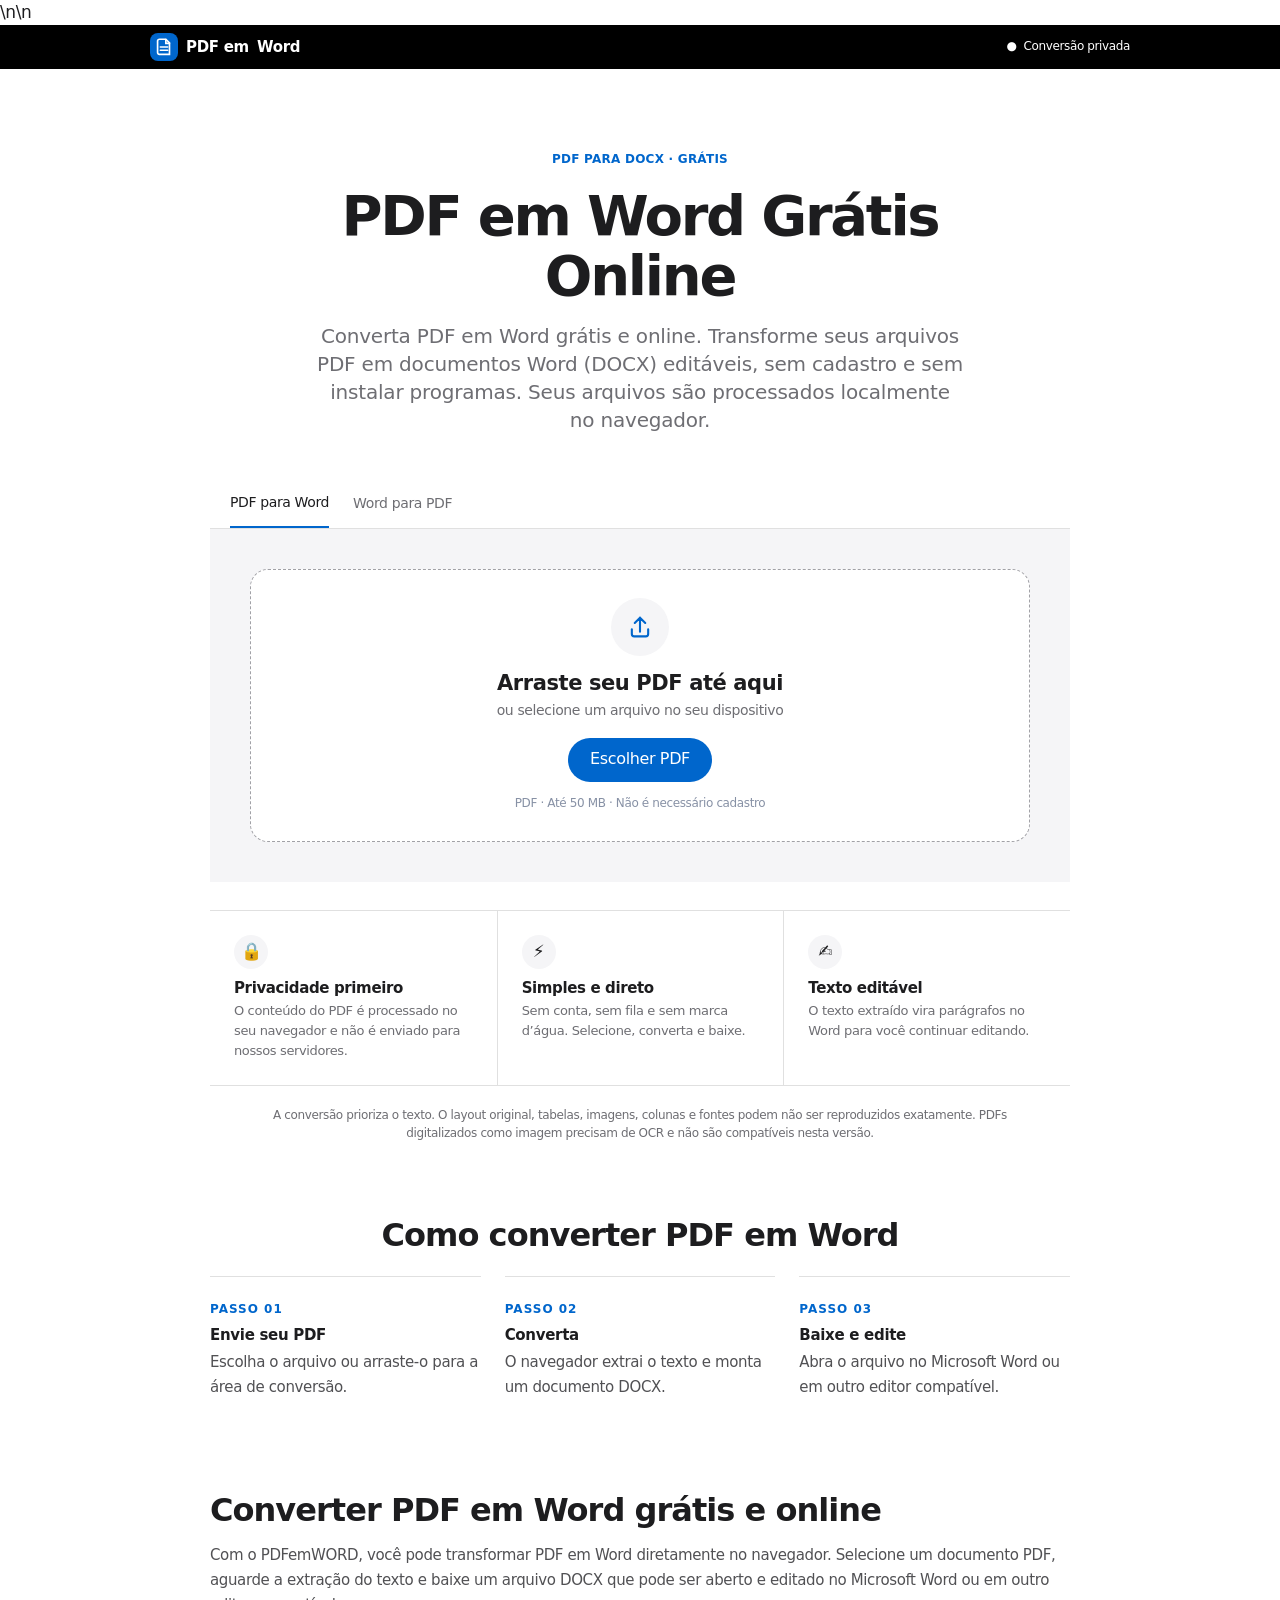
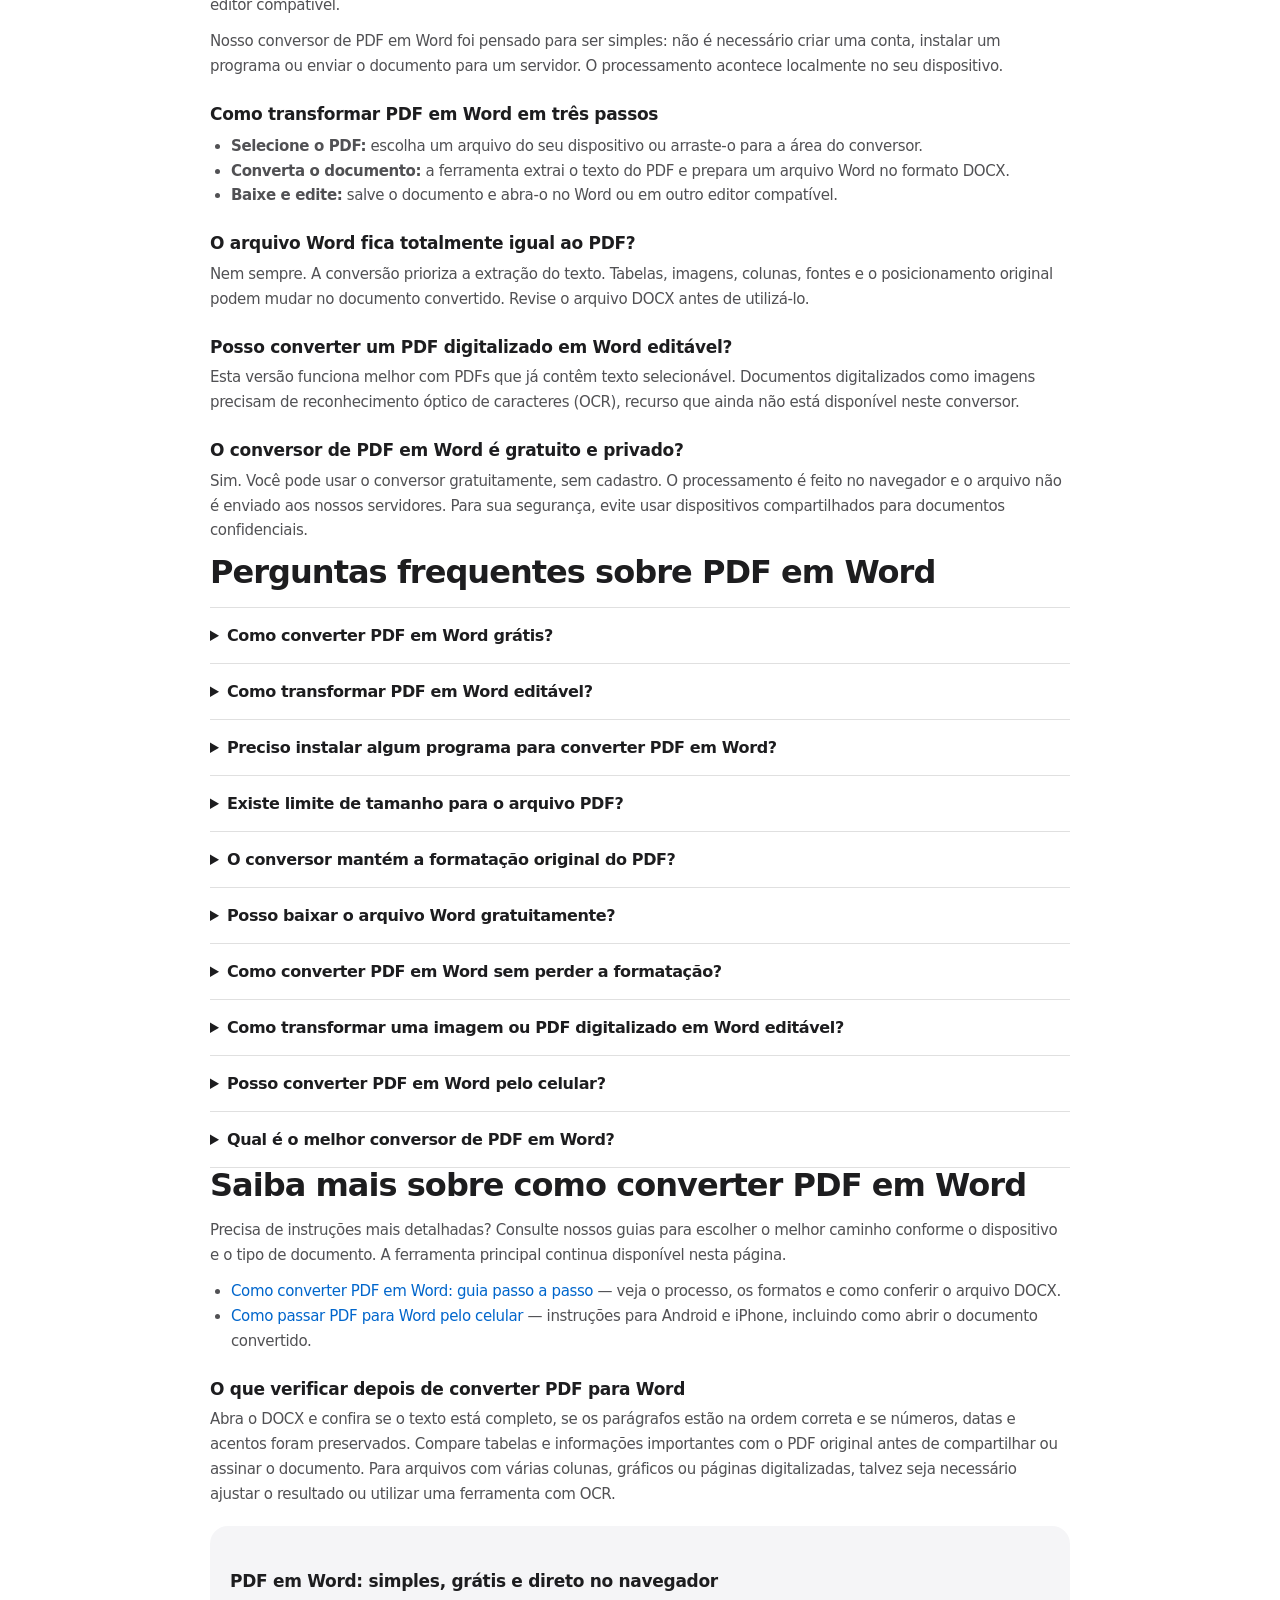
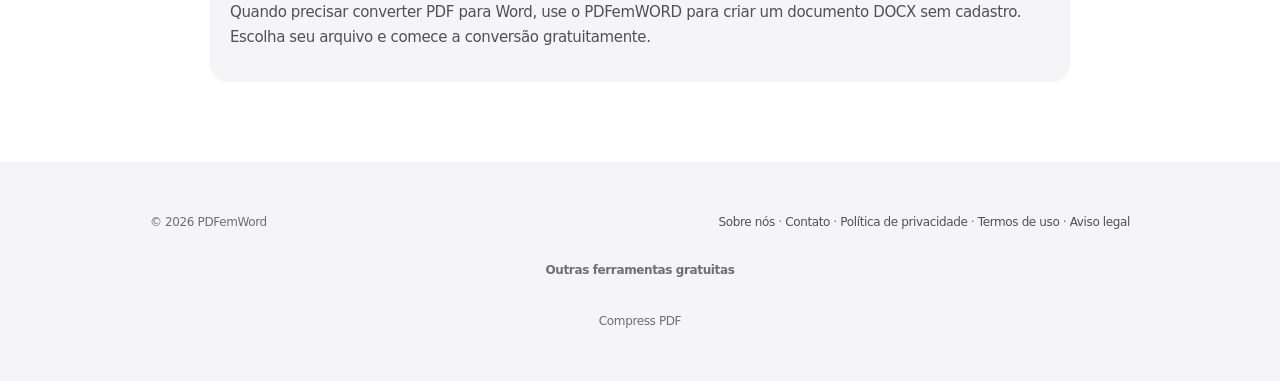
==== commit 95923a51: "Apply Apple-inspired visual redesign across site" ====
--- a/index.html
+++ b/index.html
@@ -161,7 +161,7 @@
     }
   </style>
 
-</head>
+\n<link rel="stylesheet" href="/apple-design.css">\n</head>
 <body>
   <header class="shell">
     <a class="brand" href="/" aria-label="PDF em Word, início">
--- a/apple-design.css
+++ b/apple-design.css
@@ -0,0 +1,106 @@
+/* PDFemWORD — Apple-inspired gallery system
+   Design tokens are adapted from the supplied design.md. */
+:root{
+  color-scheme:light;
+  --blue:#0066cc;--blue-focus:#0071e3;--blue-dark:#0055ad;
+  --ink:#1d1d1f;--muted:#6e6e73;--muted-dark:#cccccc;
+  --line:#e0e0e0;--soft:#f0f0f0;--canvas:#fff;--parchment:#f5f5f7;
+  --pearl:#fafafc;--dark:#000;--tile:#272729;--tile-2:#2a2a2c;
+  --radius-sm:8px;--radius-md:11px;--radius-lg:18px;--pill:9999px;
+  --shadow-product:rgba(0,0,0,.22) 3px 5px 30px;
+}
+*{box-sizing:border-box}
+html{scroll-behavior:smooth;-webkit-text-size-adjust:100%;text-size-adjust:100%}
+body{margin:0;background:var(--canvas);color:var(--ink);font-family:SF Pro Text,system-ui,-apple-system,BlinkMacSystemFont,"Segoe UI",sans-serif;font-size:17px;line-height:1.47;letter-spacing:-.374px;min-height:100vh}
+a{color:var(--blue);text-decoration:none}
+a:hover{text-decoration:underline}
+.shell{width:min(100% - 40px,980px);margin-inline:auto}
+header.shell{height:44px;max-width:none;width:100%;padding-inline:max(20px,calc((100vw - 980px)/2));display:flex;align-items:center;justify-content:space-between;background:#000;color:#fff}
+.brand{display:inline-flex;align-items:center;gap:8px;color:#fff!important;text-decoration:none!important;font-size:15px;font-weight:600;letter-spacing:-.3px}
+.brand-mark{width:28px;height:28px;border-radius:8px;background:var(--blue);color:#fff;display:grid;place-items:center;box-shadow:none}
+.brand em{font-style:normal;color:#fff}
+.privacy-pill{display:flex;align-items:center;gap:7px;color:#fff;background:transparent;border:0;border-radius:0;padding:0;font-size:12px;font-weight:400}
+main.shell{padding:0 0 80px}
+.intro{max-width:780px;margin:0 auto;padding:76px 20px 44px;text-align:center}
+.eyebrow{display:inline-flex;align-items:center;gap:8px;color:var(--blue);background:transparent;padding:0;border-radius:0;font-size:12px;font-weight:600;letter-spacing:.02em;text-transform:uppercase}
+h1{font-family:SF Pro Display,system-ui,-apple-system,BlinkMacSystemFont,sans-serif;font-size:clamp(38px,6vw,56px);font-weight:600;line-height:1.07;letter-spacing:-.04em;margin:16px 0}
+h1 span{color:var(--ink)}
+.lead{color:var(--muted);font-size:20px;line-height:1.4;letter-spacing:-.2px;max-width:650px;margin:0 auto}
+.mode-tabs{max-width:860px;margin:0 auto;padding:0 20px;gap:24px;border-bottom:1px solid var(--line)}
+.mode-tab{background:transparent;color:var(--muted);border:0;border-radius:0;padding:14px 0;font-size:14px;font-weight:400}
+.mode-tab.active{background:transparent;color:var(--ink);border:0;border-bottom:2px solid var(--blue)}
+.converter{max-width:860px;margin:0 auto;background:var(--parchment);border:0;border-radius:0;padding:clamp(20px,4vw,40px);box-shadow:none}
+.dropzone{min-height:260px;border:1px dashed #a1a1a6;border-radius:var(--radius-lg);background:#fff;transition:border-color .18s,background .18s;outline:none}
+.dropzone:hover,.dropzone:focus-visible,.dropzone.dragging{border-color:var(--blue);background:#fafcff}
+.upload-icon{width:58px;height:58px;border-radius:50%;background:var(--parchment);color:var(--blue);display:grid;place-items:center;box-shadow:none}
+.drop-title{font-size:21px;font-weight:600;letter-spacing:-.4px}
+.drop-copy{color:var(--muted);font-size:14px}
+.browse,.primary,.cta{background:var(--blue);color:#fff;border:0;border-radius:var(--pill);padding:11px 22px;font:400 16px/1.2 SF Pro Text,system-ui,-apple-system,sans-serif;box-shadow:none;min-height:44px}
+.browse:hover,.primary:hover,.cta:hover{background:var(--blue-dark);text-decoration:none}
+.secondary{background:#fff;color:var(--blue);border:1px solid var(--blue);border-radius:var(--pill);padding:10px 20px;font:400 14px SF Pro Text,system-ui,sans-serif}
+.secondary:hover{background:#f5f9ff}
+.progress-card{border:1px solid var(--line);border-radius:var(--radius-lg);padding:20px;background:#fff}
+.pdf-icon{border-radius:var(--radius-sm)}
+.status{color:var(--muted)}
+.track{height:4px;background:#e5e5ea;border-radius:var(--pill)}
+.track span{background:var(--blue);border-radius:var(--pill)}
+.benefits{max-width:860px;gap:0;margin:28px auto 0;border-top:1px solid var(--line);border-bottom:1px solid var(--line)}
+.benefit{background:#fff;border:0;border-radius:0;padding:24px}
+.benefit+.benefit{border-left:1px solid var(--line)}
+.benefit-icon{width:34px;height:34px;background:var(--parchment);border-radius:50%;color:var(--ink);font-size:17px}
+.benefit h2{font-size:15px;font-weight:600}
+.benefit p{font-size:13px;color:var(--muted)}
+.disclaimer{max-width:760px;color:var(--muted);font-size:12px;line-height:1.5}
+.how,.seo-content{max-width:860px;margin:76px auto 0}
+.how h2,.seo-content h2{font:600 32px/1.12 SF Pro Display,system-ui,sans-serif;letter-spacing:-.03em}
+.steps{gap:24px}
+.step{padding:18px 0;border-top:1px solid var(--line)}
+.number{color:var(--blue);font-weight:600}
+.step h3,.seo-content h3{font-weight:600;letter-spacing:-.3px}
+.step p,.seo-content p,.seo-content li{color:#515154;font-size:15px;line-height:1.65}
+.faq-list{gap:0;border-top:1px solid var(--line)}
+.faq-list details{background:transparent;border:0;border-bottom:1px solid var(--line);border-radius:0;padding:18px 0}
+.faq-list summary{font-size:16px;font-weight:600}
+.seo-note{background:var(--parchment);border:0;border-radius:var(--radius-lg);padding:20px}
+footer{background:var(--parchment);border:0;padding:48px 0;color:#6e6e73;font-size:12px;line-height:2}
+.footer-inner{gap:16px}
+footer a,.footer-links a{color:#515154}
+button:focus-visible,a:focus-visible,.dropzone:focus-visible{outline:2px solid var(--blue-focus);outline-offset:3px}
+button:active,.browse:active,.primary:active,.cta:active{transform:scale(.97)}
+/* Editorial content pages */
+.panel{background:#fff;border:0;border-radius:0;padding:clamp(22px,5vw,56px)}
+article.panel{max-width:900px;margin-inline:auto}
+article.panel h1{font-size:clamp(36px,5vw,48px)}
+article.panel h2{font:600 25px/1.2 SF Pro Display,system-ui,sans-serif;letter-spacing:-.02em;margin:36px 0 10px}
+article.panel h3{font-size:18px;font-weight:600}
+article.panel p,article.panel li{color:#515154;line-height:1.7}
+article.panel .muted{color:var(--muted)}
+header.shell>a:last-child{font-size:12px;color:#fff}
+@media(max-width:833px){
+  header.shell{padding-inline:20px}
+  .intro{padding:58px 14px 36px}
+  .benefits{grid-template-columns:1fr}
+  .benefit+.benefit{border-left:0;border-top:1px solid var(--line)}
+  .how,.seo-content{margin-top:56px}
+}
+@media(max-width:640px){
+  .shell{width:calc(100% - 28px)}
+  header.shell{width:100%;height:44px}
+  .privacy-pill{font-size:10px}
+  .intro{padding:48px 8px 30px}
+  h1{font-size:36px;letter-spacing:-1.1px}
+  .lead{font-size:17px}
+  .mode-tabs{padding-inline:0;gap:18px}
+  .converter{padding:14px}
+  .dropzone{min-height:220px;padding:20px 12px}
+  .benefits{margin-top:22px}
+  .benefit{padding:18px 4px}
+  .how,.seo-content{margin-top:48px}
+  .how h2,.seo-content h2{font-size:26px}
+  .steps{grid-template-columns:1fr;gap:8px}
+  .step{padding:16px 0}
+  main.shell{padding-bottom:52px}
+  footer{padding:32px 0}
+}
+@media(max-width:360px){.brand{font-size:14px}.privacy-pill{font-size:9px}.intro{padding-top:40px}h1{font-size:32px}}
+@media(prefers-reduced-motion:reduce){html{scroll-behavior:auto}*,*::before,*::after{transition:none!important}}
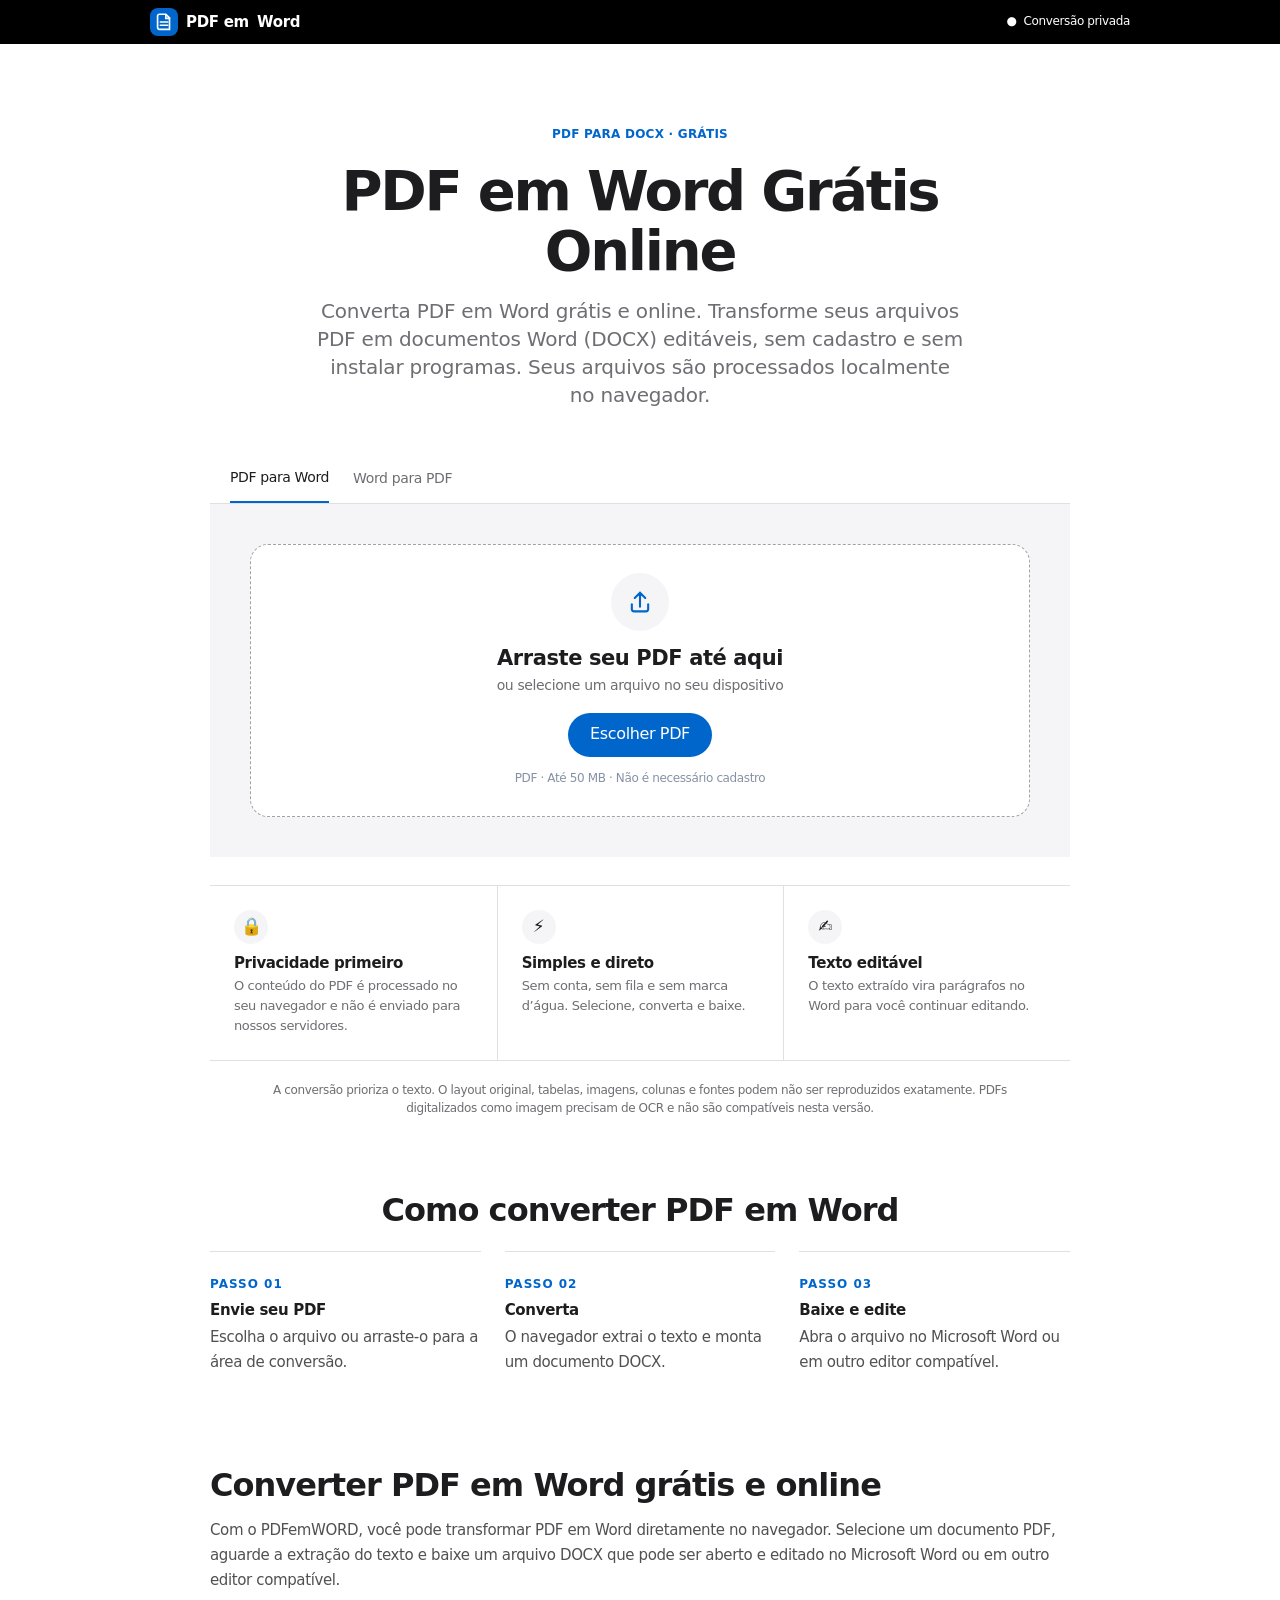
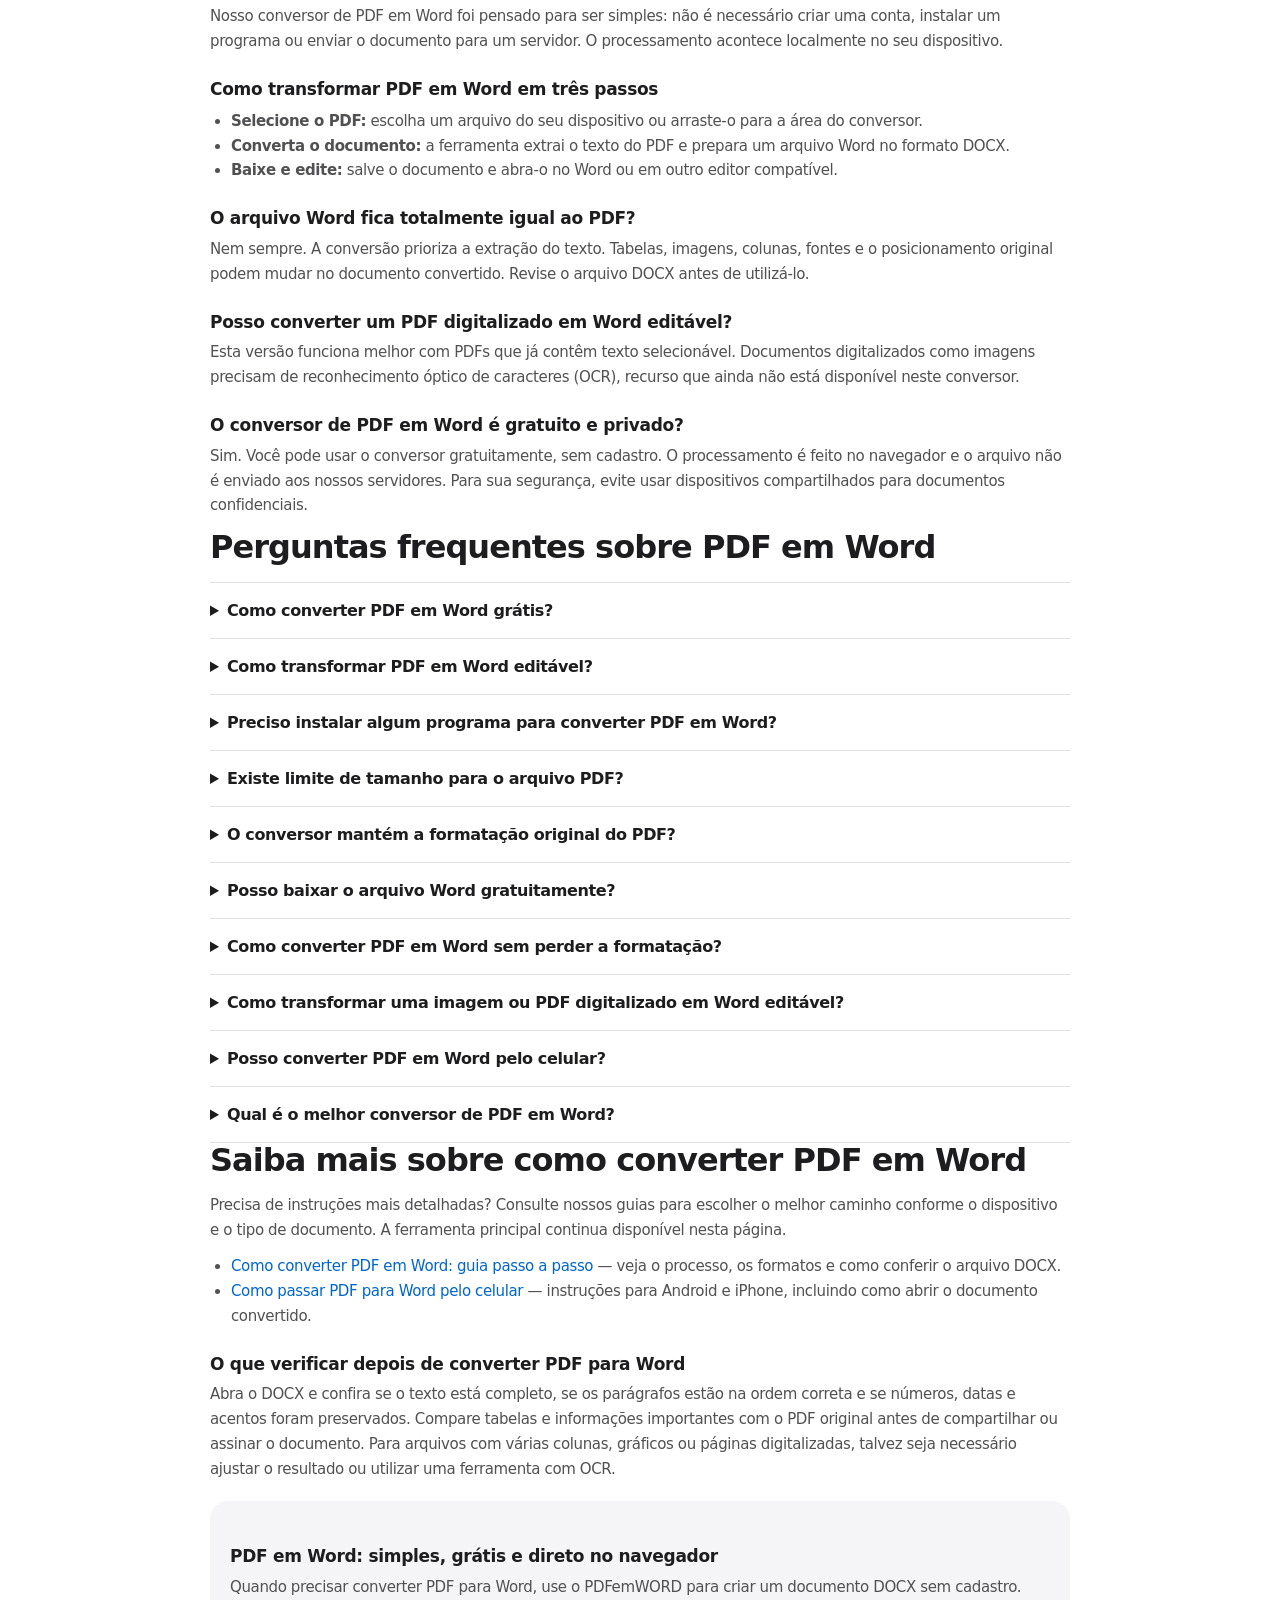
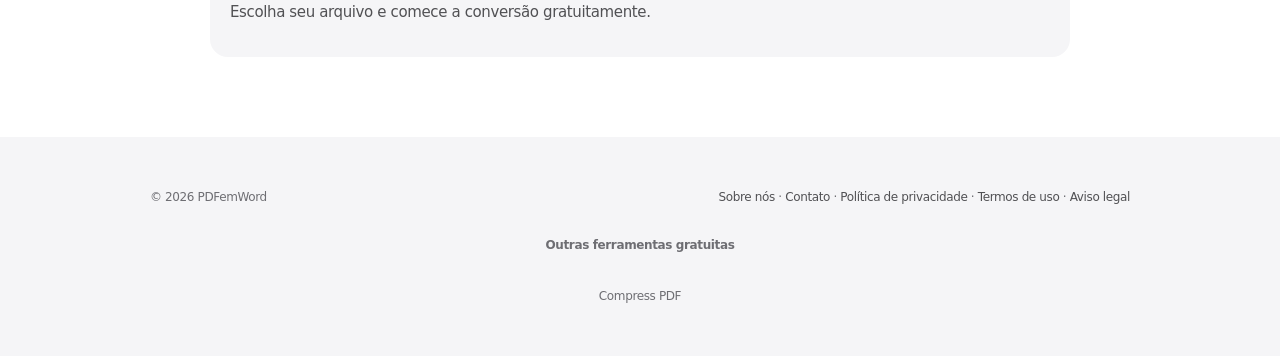
==== commit 93c3ffbf: "Fix literal newline characters before stylesheet link" ====
--- a/index.html
+++ b/index.html
@@ -161,7 +161,9 @@
     }
   </style>
 
-\n<link rel="stylesheet" href="/apple-design.css">\n</head>
+
+  <link rel="stylesheet" href="/apple-design.css">
+</head>
 <body>
   <header class="shell">
     <a class="brand" href="/" aria-label="PDF em Word, início">
